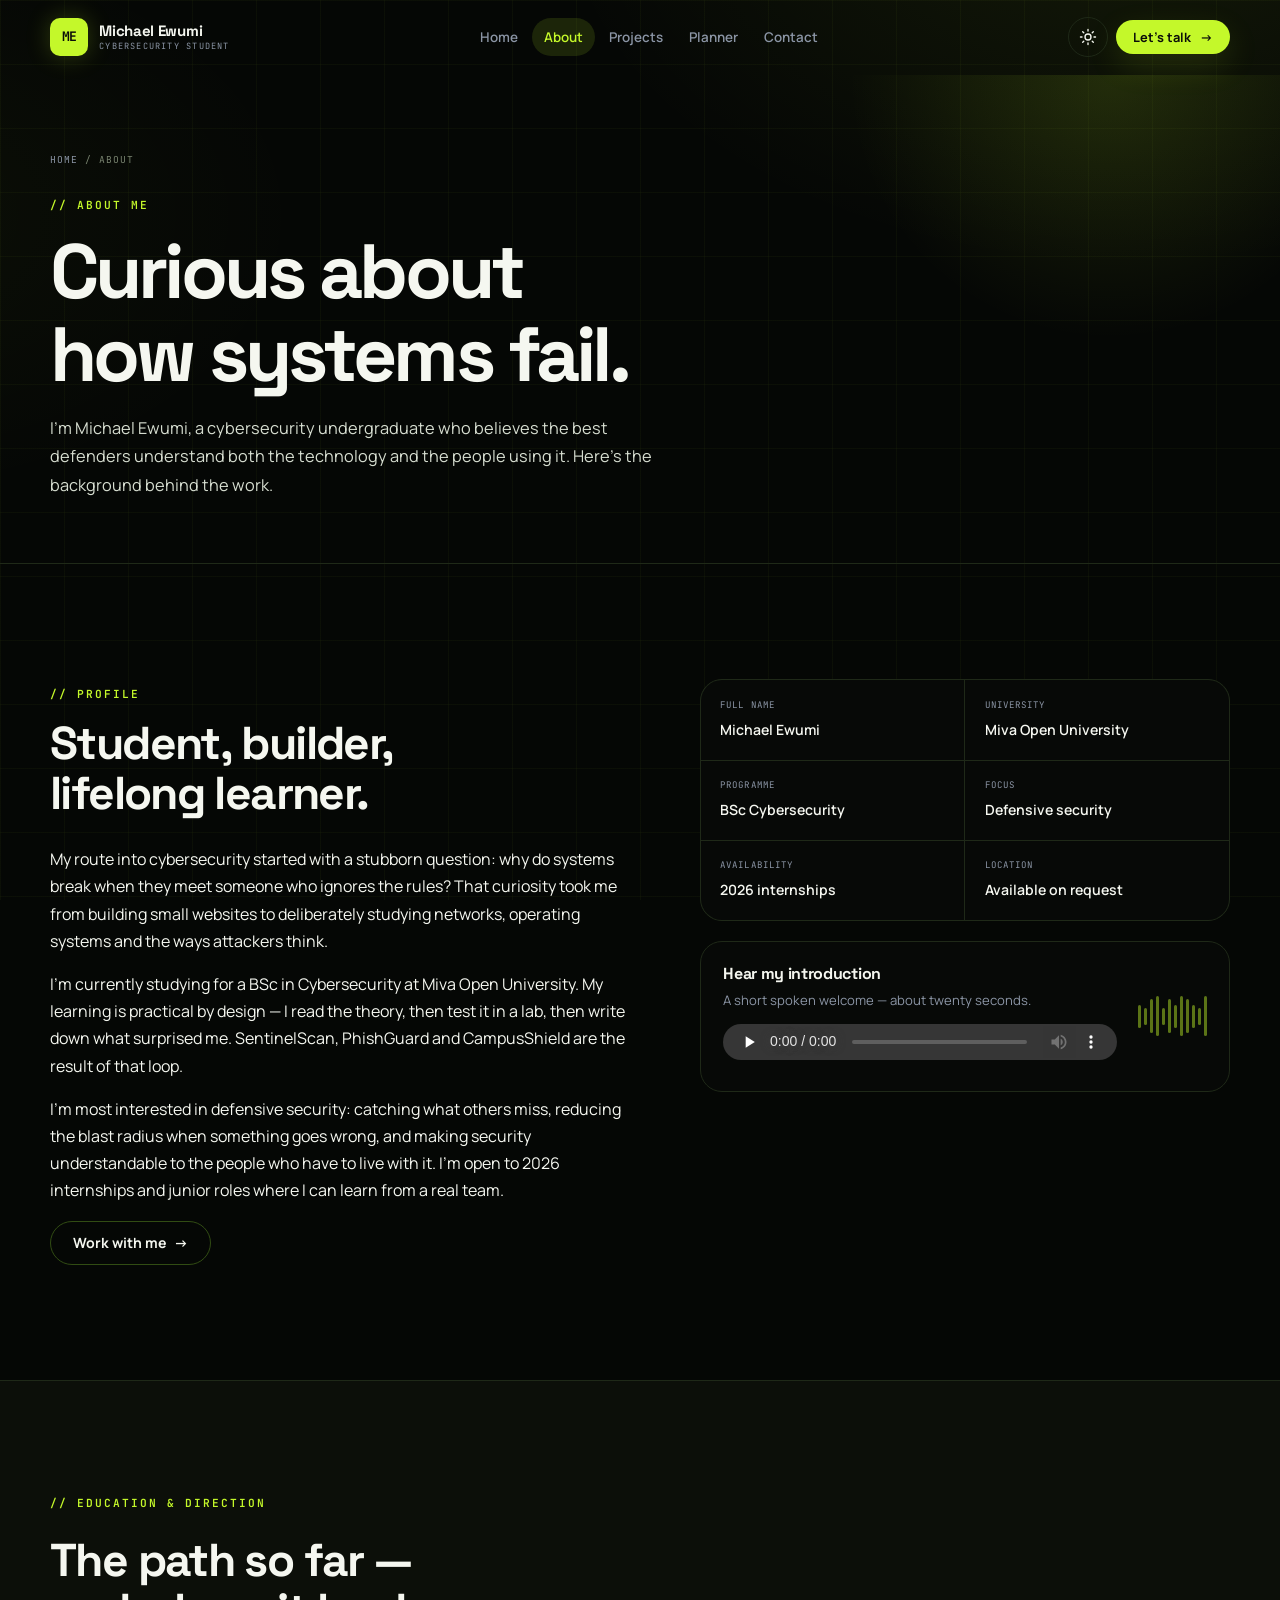
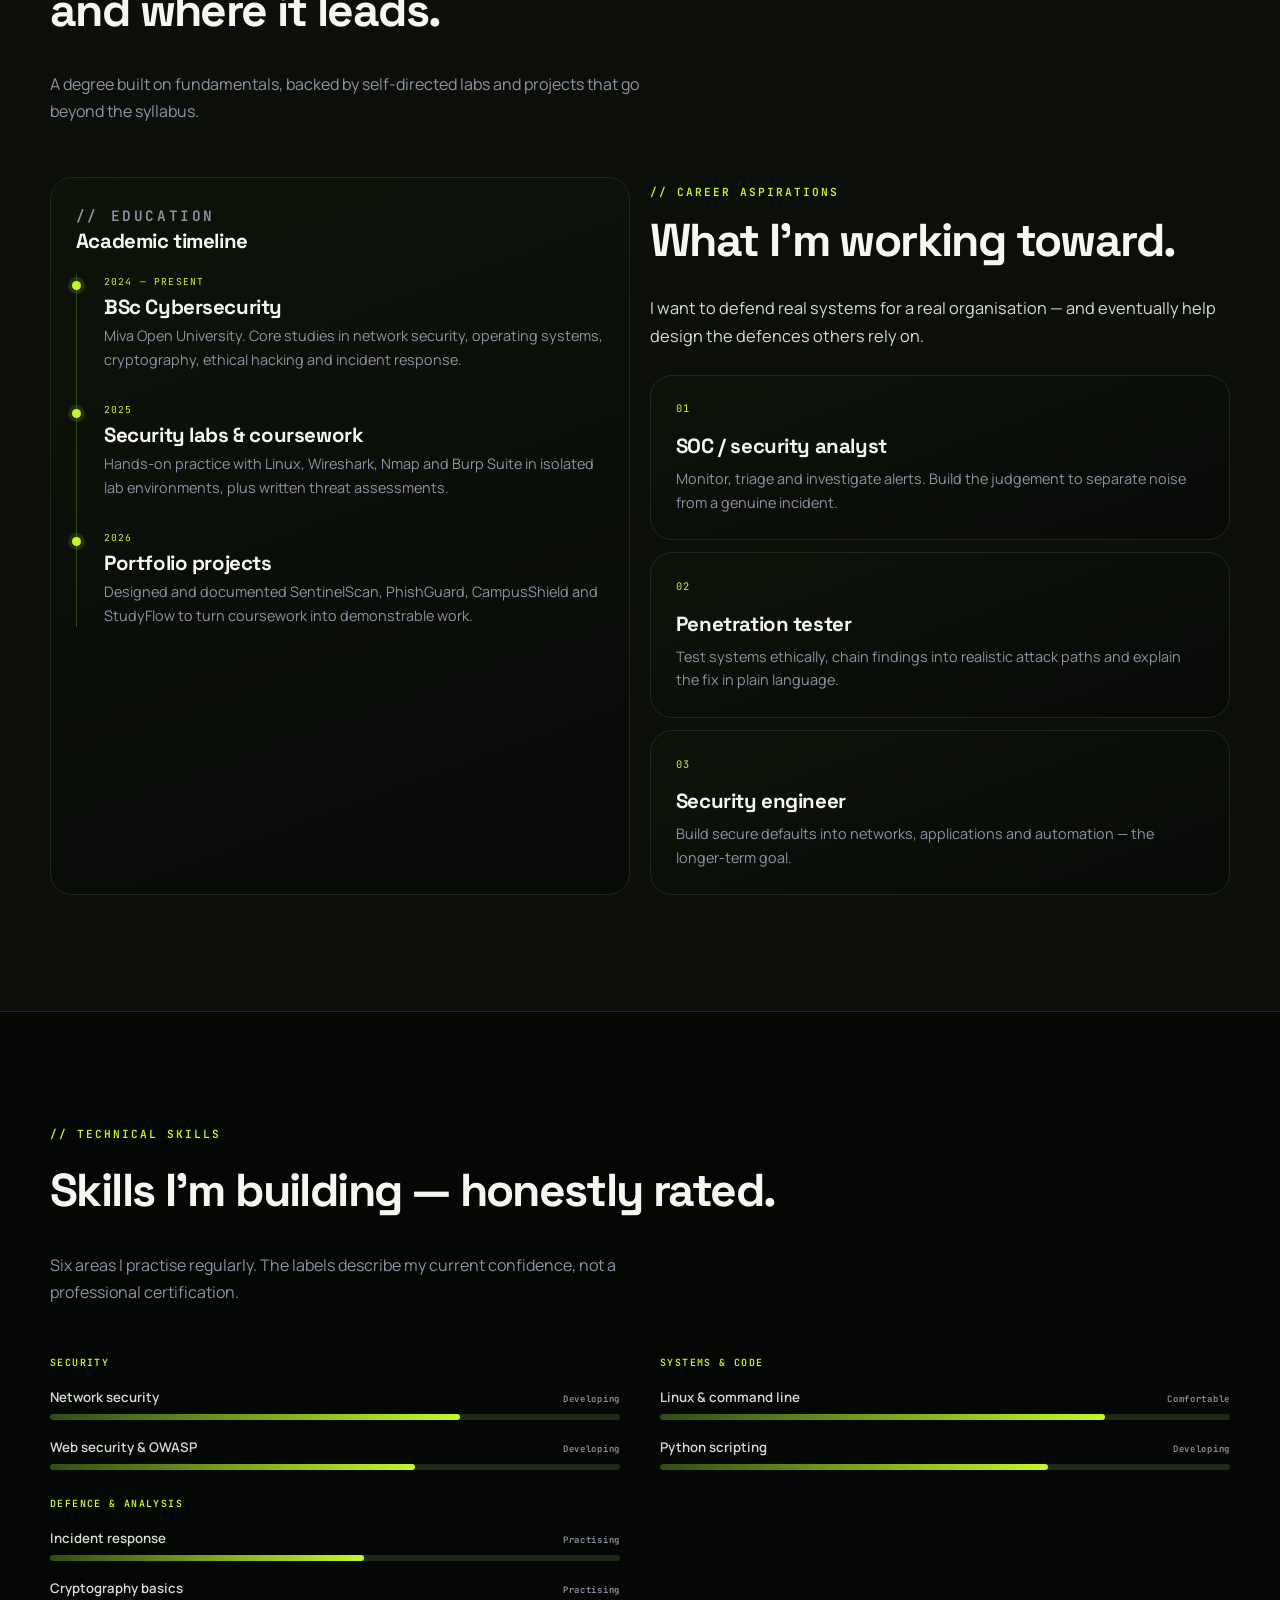
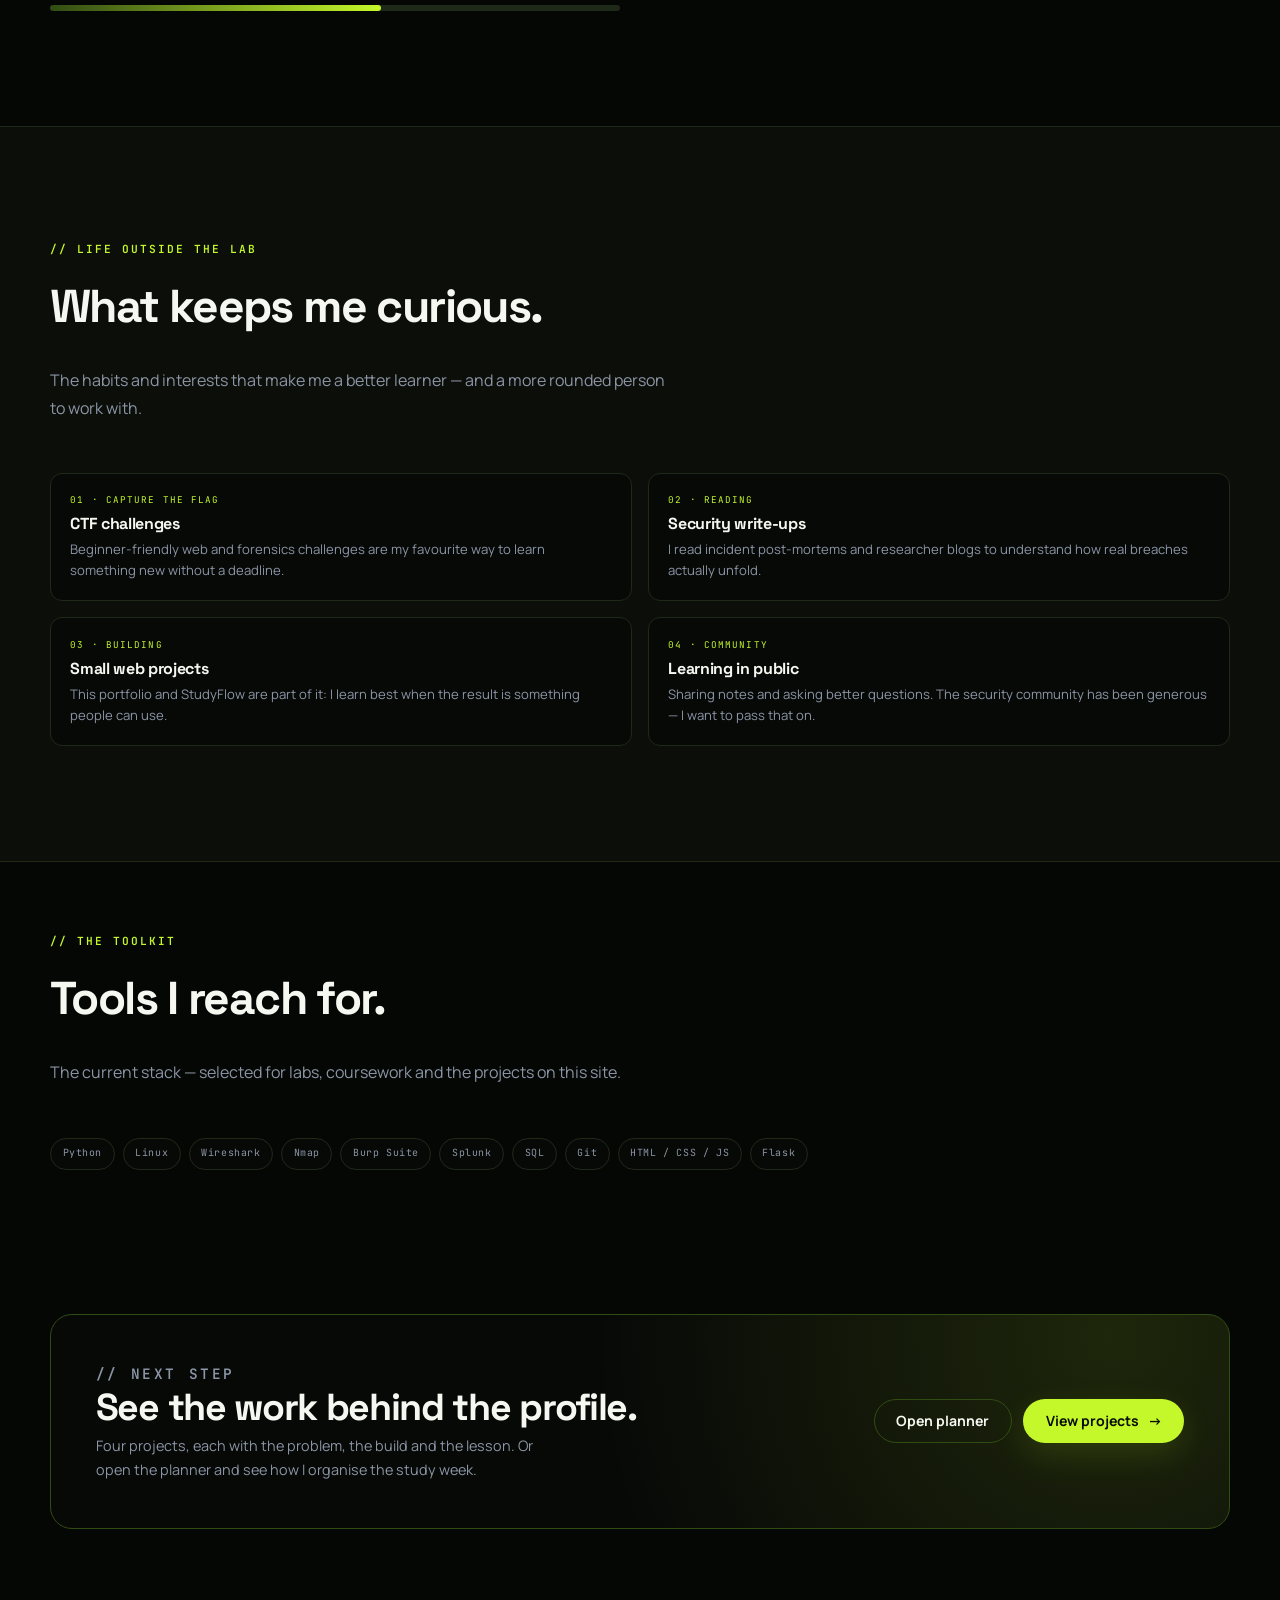
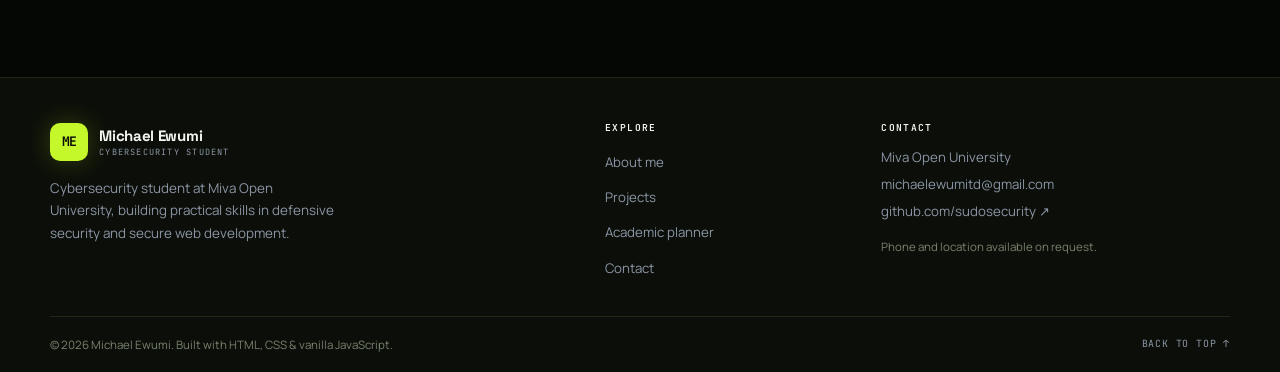
==== about.html @ c8c70665 "initial commit" ====
<!DOCTYPE html>
<html lang="en" data-theme="dark">
<head>
  <meta charset="utf-8">
  <meta name="viewport" content="width=device-width, initial-scale=1">
  <title>About — Michael Ewumi</title>
  <meta name="description" content="About Michael Ewumi: a BSc Cybersecurity student at Miva Open University. Education, career aspirations, technical skills, hobbies and an audio introduction.">
  <meta name="author" content="Michael Ewumi">
  <meta name="theme-color" content="#050705">
  <link rel="icon" href="assets/img/favicon.svg" type="image/svg+xml">
  <link rel="preconnect" href="https://fonts.googleapis.com">
  <link rel="preconnect" href="https://fonts.gstatic.com" crossorigin>
  <link href="https://fonts.googleapis.com/css2?family=JetBrains+Mono:wght@400;600;700&amp;family=Manrope:wght@400;500;600;700&amp;family=Space+Grotesk:wght@500;600;700&amp;display=swap" rel="stylesheet">
  <link rel="stylesheet" href="css/styles.css?v=20261107">
  <script>
    (function () {
      try {
        var saved = localStorage.getItem("me-theme");
        document.documentElement.setAttribute("data-theme", saved === "light" ? "light" : "dark");
      } catch (error) {
        document.documentElement.setAttribute("data-theme", "dark");
      }
      document.documentElement.classList.add("js");
    })();
  </script>
</head>
<body>
  <a class="skip-link" href="#main">Skip to main content</a>

  <header class="site-header">
    <div class="container nav">
      <a class="brand" href="index.html" >
        <span class="brand-mark" aria-hidden="true">ME</span>
        <span class="brand-copy">
          <span class="brand-name">Michael Ewumi</span>
          <span class="brand-role">Cybersecurity Student</span>
        </span>
      </a>

      <nav aria-label="Primary">
        <ul class="nav-links" id="site-menu" data-nav-menu>
          <li><a class="nav-link" href="index.html">Home</a></li>
          <li><a class="nav-link" href="about.html" aria-current="page">About</a></li>
          <li><a class="nav-link" href="projects.html">Projects</a></li>
          <li><a class="nav-link" href="planner.html">Planner</a></li>
          <li><a class="nav-link" href="contact.html">Contact</a></li>
        </ul>
      </nav>

      <div class="nav-actions">
        <button class="icon-btn theme-toggle" type="button" data-theme-toggle aria-label="Switch to light theme" aria-pressed="true" title="Switch theme">
          <svg class="icon-sun" viewBox="0 0 24 24" fill="none" stroke="currentColor" stroke-width="1.8" stroke-linecap="round" aria-hidden="true">
            <circle cx="12" cy="12" r="4"></circle>
            <path d="M12 2v2M12 20v2M4.93 4.93l1.41 1.41M17.66 17.66l1.41 1.41M2 12h2M20 12h2M6.34 17.66l-1.41 1.41M19.07 4.93l-1.41 1.41"></path>
          </svg>
          <svg class="icon-moon" viewBox="0 0 24 24" fill="none" stroke="currentColor" stroke-width="1.8" stroke-linecap="round" stroke-linejoin="round" aria-hidden="true">
            <path d="M21 12.8A9 9 0 1 1 11.2 3 7 7 0 0 0 21 12.8z"></path>
          </svg>
        </button>
        <a class="btn btn-primary btn--sm nav-cta" href="contact.html">Let's talk <span class="btn-arrow" aria-hidden="true">→</span></a>
        <button class="icon-btn nav-toggle" type="button" data-nav-toggle aria-expanded="false" aria-controls="site-menu" aria-label="Open menu">
          <span class="hamburger" aria-hidden="true"><span></span><span></span><span></span></span>
        </button>
      </div>
    </div>
  </header>

  <main id="main">
    <section class="page-hero">
      <div class="container">
        <nav aria-label="Breadcrumb">
          <ol class="breadcrumb">
            <li><a href="index.html">Home</a></li>
            <li aria-current="page">About</li>
          </ol>
        </nav>
        <p class="eyebrow">// ABOUT ME</p>
        <h1>Curious about how systems fail.</h1>
        <p class="lead">I'm Michael Ewumi, a cybersecurity undergraduate who believes the best defenders understand both the technology and the people using it. Here's the background behind the work.</p>
      </div>
    </section>

    <section class="section" aria-labelledby="profile-title">
      <div class="container about-grid">
        <div data-reveal>
          <p class="eyebrow">// PROFILE</p>
          <h2 id="profile-title">Student, builder, lifelong learner.</h2>
          <p>My route into cybersecurity started with a stubborn question: why do systems break when they meet someone who ignores the rules? That curiosity took me from building small websites to deliberately studying networks, operating systems and the ways attackers think.</p>
          <p>I'm currently studying for a BSc in Cybersecurity at Miva Open University. My learning is practical by design — I read the theory, then test it in a lab, then write down what surprised me. SentinelScan, PhishGuard and CampusShield are the result of that loop.</p>
          <p>I'm most interested in defensive security: catching what others miss, reducing the blast radius when something goes wrong, and making security understandable to the people who have to live with it. I'm open to 2026 internships and junior roles where I can learn from a real team.</p>
          <a class="btn btn-ghost" href="contact.html">Work with me <span class="btn-arrow" aria-hidden="true">→</span></a>
        </div>

        <div data-reveal data-delay="1">
          <dl class="profile-facts" aria-label="Profile facts">
            <div class="fact">
              <dt>Full name</dt>
              <dd>Michael Ewumi</dd>
            </div>
            <div class="fact">
              <dt>University</dt>
              <dd>Miva Open University</dd>
            </div>
            <div class="fact">
              <dt>Programme</dt>
              <dd>BSc Cybersecurity</dd>
            </div>
            <div class="fact">
              <dt>Focus</dt>
              <dd>Defensive security</dd>
            </div>
            <div class="fact">
              <dt>Availability</dt>
              <dd>2026 internships</dd>
            </div>
            <div class="fact">
              <dt>Location</dt>
              <dd>Available on request</dd>
            </div>
          </dl>

          <div class="audio-card" style="margin-top: 1.25rem;">
            <div>
              <h3>Hear my introduction</h3>
              <p>A short spoken welcome — about twenty seconds.</p>
              <audio controls preload="none" data-audio src="assets/audio/welcome.wav">
                Your browser does not support the audio element.
                <a href="assets/audio/welcome.wav">Download the introduction instead.</a>
              </audio>
            </div>
            <div class="waveform is-idle" aria-hidden="true">
              <span></span><span></span><span></span><span></span><span></span><span></span>
              <span></span><span></span><span></span><span></span><span></span><span></span>
            </div>
          </div>
        </div>
      </div>
    </section>

    <section class="section section--soft" aria-labelledby="education-title">
      <div class="container">
        <div class="section-head" data-reveal>
          <p class="eyebrow">// EDUCATION &amp; DIRECTION</p>
          <h2 id="education-title">The path so far — and where it leads.</h2>
          <p>A degree built on fundamentals, backed by self-directed labs and projects that go beyond the syllabus.</p>
        </div>

        <div class="grid grid-2">
          <div class="card" data-reveal>
            <p class="eyebrow eyebrow--plain">// EDUCATION</p>
            <h3>Academic timeline</h3>
            <ol class="timeline" style="margin-top: 1.2rem;">
              <li class="timeline-item">
                <span class="timeline-date">2024 — present</span>
                <h3>BSc Cybersecurity</h3>
                <p>Miva Open University. Core studies in network security, operating systems, cryptography, ethical hacking and incident response.</p>
              </li>
              <li class="timeline-item">
                <span class="timeline-date">2025</span>
                <h3>Security labs &amp; coursework</h3>
                <p>Hands-on practice with Linux, Wireshark, Nmap and Burp Suite in isolated lab environments, plus written threat assessments.</p>
              </li>
              <li class="timeline-item">
                <span class="timeline-date">2026</span>
                <h3>Portfolio projects</h3>
                <p>Designed and documented SentinelScan, PhishGuard, CampusShield and StudyFlow to turn coursework into demonstrable work.</p>
              </li>
            </ol>
          </div>

          <div data-reveal data-delay="1">
            <p class="eyebrow">// CAREER ASPIRATIONS</p>
            <h2>What I'm working toward.</h2>
            <p class="lead">I want to defend real systems for a real organisation — and eventually help design the defences others rely on.</p>

            <div class="grid" style="gap: 0.75rem;">
              <article class="card card--hover">
                <span class="card-num">01</span>
                <h3>SOC / security analyst</h3>
                <p>Monitor, triage and investigate alerts. Build the judgement to separate noise from a genuine incident.</p>
              </article>
              <article class="card card--hover">
                <span class="card-num">02</span>
                <h3>Penetration tester</h3>
                <p>Test systems ethically, chain findings into realistic attack paths and explain the fix in plain language.</p>
              </article>
              <article class="card card--hover">
                <span class="card-num">03</span>
                <h3>Security engineer</h3>
                <p>Build secure defaults into networks, applications and automation — the longer-term goal.</p>
              </article>
            </div>
          </div>
        </div>
      </div>
    </section>

    <section class="section" aria-labelledby="skills-title">
      <div class="container">
        <div class="section-head" data-reveal>
          <p class="eyebrow">// TECHNICAL SKILLS</p>
          <h2 id="skills-title">Skills I'm building — honestly rated.</h2>
          <p>Six areas I practise regularly. The labels describe my current confidence, not a professional certification.</p>
        </div>

        <div class="skill-groups" data-reveal>
          <div class="skill-group">
            <h3>Security</h3>
            <div class="skill-item">
              <div class="skill-head"><span>Network security</span><span>Developing</span></div>
              <div class="skill-bar"><span class="skill-fill" style="--level: 72%;"></span></div>
            </div>
            <div class="skill-item">
              <div class="skill-head"><span>Web security &amp; OWASP</span><span>Developing</span></div>
              <div class="skill-bar"><span class="skill-fill" style="--level: 64%;"></span></div>
            </div>
          </div>

          <div class="skill-group">
            <h3>Systems &amp; code</h3>
            <div class="skill-item">
              <div class="skill-head"><span>Linux &amp; command line</span><span>Comfortable</span></div>
              <div class="skill-bar"><span class="skill-fill" style="--level: 78%;"></span></div>
            </div>
            <div class="skill-item">
              <div class="skill-head"><span>Python scripting</span><span>Developing</span></div>
              <div class="skill-bar"><span class="skill-fill" style="--level: 68%;"></span></div>
            </div>
          </div>

          <div class="skill-group">
            <h3>Defence &amp; analysis</h3>
            <div class="skill-item">
              <div class="skill-head"><span>Incident response</span><span>Practising</span></div>
              <div class="skill-bar"><span class="skill-fill" style="--level: 55%;"></span></div>
            </div>
            <div class="skill-item">
              <div class="skill-head"><span>Cryptography basics</span><span>Practising</span></div>
              <div class="skill-bar"><span class="skill-fill" style="--level: 58%;"></span></div>
            </div>
          </div>
        </div>
      </div>
    </section>

    <section class="section section--soft" aria-labelledby="hobbies-title">
      <div class="container">
        <div class="section-head" data-reveal>
          <p class="eyebrow">// LIFE OUTSIDE THE LAB</p>
          <h2 id="hobbies-title">What keeps me curious.</h2>
          <p>The habits and interests that make me a better learner — and a more rounded person to work with.</p>
        </div>

        <div class="hobby-grid" data-reveal>
          <article class="hobby-card">
            <span>01 · Capture the flag</span>
            <h3>CTF challenges</h3>
            <p>Beginner-friendly web and forensics challenges are my favourite way to learn something new without a deadline.</p>
          </article>
          <article class="hobby-card">
            <span>02 · Reading</span>
            <h3>Security write-ups</h3>
            <p>I read incident post-mortems and researcher blogs to understand how real breaches actually unfold.</p>
          </article>
          <article class="hobby-card">
            <span>03 · Building</span>
            <h3>Small web projects</h3>
            <p>This portfolio and StudyFlow are part of it: I learn best when the result is something people can use.</p>
          </article>
          <article class="hobby-card">
            <span>04 · Community</span>
            <h3>Learning in public</h3>
            <p>Sharing notes and asking better questions. The security community has been generous — I want to pass that on.</p>
          </article>
        </div>
      </div>
    </section>

    <section class="section section--tight" aria-labelledby="toolkit-title">
      <div class="container">
        <div class="section-head" data-reveal>
          <p class="eyebrow">// THE TOOLKIT</p>
          <h2 id="toolkit-title">Tools I reach for.</h2>
          <p>The current stack — selected for labs, coursework and the projects on this site.</p>
        </div>
        <div class="tool-cloud" data-reveal>
          <span class="tool-chip">Python</span>
          <span class="tool-chip">Linux</span>
          <span class="tool-chip">Wireshark</span>
          <span class="tool-chip">Nmap</span>
          <span class="tool-chip">Burp Suite</span>
          <span class="tool-chip">Splunk</span>
          <span class="tool-chip">SQL</span>
          <span class="tool-chip">Git</span>
          <span class="tool-chip">HTML / CSS / JS</span>
          <span class="tool-chip">Flask</span>
        </div>
      </div>
    </section>

    <section class="section section--tight">
      <div class="container">
        <div class="cta-band" data-reveal>
          <div>
            <p class="eyebrow">// NEXT STEP</p>
            <h2>See the work behind the profile.</h2>
            <p>Four projects, each with the problem, the build and the lesson. Or open the planner and see how I organise the study week.</p>
          </div>
          <div class="cta-actions">
            <a class="btn btn-ghost" href="planner.html">Open planner</a>
            <a class="btn btn-primary" href="projects.html">View projects <span class="btn-arrow" aria-hidden="true">→</span></a>
          </div>
        </div>
      </div>
    </section>
  </main>

  <footer class="site-footer">
    <div class="container">
      <div class="footer-main">
        <div class="footer-brand">
          <a class="brand" href="index.html" >
            <span class="brand-mark" aria-hidden="true">ME</span>
            <span class="brand-copy">
              <span class="brand-name">Michael Ewumi</span>
              <span class="brand-role">Cybersecurity Student</span>
            </span>
          </a>
          <p>Cybersecurity student at Miva Open University, building practical skills in defensive security and secure web development.</p>
        </div>

        <div class="footer-col">
          <h2>Explore</h2>
          <ul class="footer-links">
            <li><a href="about.html">About me</a></li>
            <li><a href="projects.html">Projects</a></li>
            <li><a href="planner.html">Academic planner</a></li>
            <li><a href="contact.html">Contact</a></li>
          </ul>
        </div>

        <div class="footer-col">
          <h2>Contact</h2>
          <address>
            <span>Miva Open University</span>
            <a href="mailto:michaelewumitd@gmail.com">michaelewumitd@gmail.com</a>
            <a href="https://github.com/sudosecurity" target="_blank" rel="noopener">github.com/sudosecurity <span aria-hidden="true">↗</span></a>
          </address>
          <p class="footer-note">Phone and location available on request.</p>
        </div>
      </div>

      <div class="footer-bottom">
        <p>© <span data-year>2026</span> Michael Ewumi. Built with HTML, CSS &amp; vanilla JavaScript.</p>
        <a class="to-top" href="#main">Back to top <span aria-hidden="true">↑</span></a>
      </div>
    </div>
  </footer>

  <script src="js/main.js?v=20261107"></script>
</body>
</html>
---- css/styles.css ----
/* ==========================================================================
   Michael Ewumi — student portfolio
   Design language: near-black canvas, lime accent, mono labels, terminal panels
   ========================================================================== */

/* ---------- 1. Tokens ---------- */
:root {
  color-scheme: dark;

  --bg: #050705;
  --bg-elevated: #0a0d09;
  --surface: #0b100a;
  --surface-2: rgba(14, 18, 10, 0.82);
  --panel: #070907;
  --panel-2: #0d1309;

  --text: #f5f7f0;
  --text-soft: #d6ddd0;
  --muted: #8b95a5;
  --muted-2: #78836f;

  --accent: #c4f82a;
  --accent-strong: #d7ff64;
  --accent-fill: #c4f82a;
  --accent-fill-hover: #d7ff64;
  --accent-ink: #0a0d09;
  --accent-soft: rgba(196, 248, 42, 0.12);
  --accent-line: rgba(196, 248, 42, 0.32);

  --border: #1f2918;
  --border-strong: #314c13;
  --danger: #ff7a70;
  --danger-soft: rgba(255, 122, 112, 0.1);
  --warning: #ffcf5c;
  --warning-soft: rgba(255, 207, 92, 0.12);

  --header-bg: rgba(5, 7, 5, 0.84);
  --grid-line: rgba(196, 248, 42, 0.035);
  --glow-one: rgba(196, 248, 42, 0.08);
  --glow-two: rgba(196, 248, 42, 0.035);

  --shadow-sm: 0 10px 28px rgba(0, 0, 0, 0.35);
  --shadow: 0 26px 70px rgba(0, 0, 0, 0.5);
  --shadow-accent: 0 18px 50px rgba(196, 248, 42, 0.08);

  --radius: 22px;
  --radius-sm: 12px;
  --radius-xs: 8px;

  --container: 1180px;
  --font-display: "Space Grotesk", "Segoe UI", Arial, sans-serif;
  --font-body: "Manrope", "Segoe UI", Arial, sans-serif;
  --font-mono: "JetBrains Mono", "Courier New", monospace;

  --ease: cubic-bezier(0.2, 0.7, 0.2, 1);
  --header-h: 74px;
}

html[data-theme="light"] {
  color-scheme: light;

  --bg: #f3f5ec;
  --bg-elevated: #ffffff;
  --surface: #ffffff;
  --surface-2: #eef1e4;
  --panel: #ffffff;
  --panel-2: #f7f8f1;

  --text: #0b0f08;
  --text-soft: #28331f;
  --muted: #596451;
  --muted-2: #636e5b;

  --accent: #3f5d00;
  --accent-strong: #2f4700;
  --accent-fill: #c4f82a;
  --accent-fill-hover: #b5ea1b;
  --accent-ink: #0a0d09;
  --accent-soft: rgba(63, 93, 0, 0.09);
  --accent-line: rgba(63, 93, 0, 0.28);

  --border: #d9dfcc;
  --border-strong: #b5c295;
  --danger: #b42318;
  --danger-soft: rgba(180, 35, 24, 0.07);
  --warning: #8a5a00;
  --warning-soft: rgba(138, 90, 0, 0.1);

  --header-bg: rgba(243, 245, 236, 0.86);
  --grid-line: rgba(63, 93, 0, 0.045);
  --glow-one: rgba(63, 93, 0, 0.07);
  --glow-two: rgba(63, 93, 0, 0.03);

  --shadow-sm: 0 10px 28px rgba(25, 35, 15, 0.08);
  --shadow: 0 26px 70px rgba(25, 35, 15, 0.12);
  --shadow-accent: 0 18px 50px rgba(63, 93, 0, 0.08);
}

/* ---------- 2. Base ---------- */
*,
*::before,
*::after {
  box-sizing: border-box;
}

html {
  scroll-behavior: smooth;
  scroll-padding-top: calc(var(--header-h) + 16px);
}

body {
  margin: 0;
  min-height: 100vh;
  color: var(--text);
  background-color: var(--bg);
  background-image:
    radial-gradient(58rem 38rem at 88% -12%, var(--glow-one), transparent 62%),
    radial-gradient(48rem 30rem at -12% 24%, var(--glow-two), transparent 60%),
    linear-gradient(var(--grid-line) 1px, transparent 1px),
    linear-gradient(90deg, var(--grid-line) 1px, transparent 1px);
  background-size: auto, auto, 64px 64px, 64px 64px;
  background-attachment: fixed;
  font-family: var(--font-body);
  font-size: 1rem;
  line-height: 1.7;
  -webkit-font-smoothing: antialiased;
  text-rendering: optimizeLegibility;
  overflow-x: hidden;
}

body.menu-open {
  overflow: hidden;
}

img,
svg,
audio,
video {
  max-width: 100%;
}

img {
  height: auto;
}

h1,
h2,
h3,
h4 {
  margin: 0 0 0.6em;
  font-family: var(--font-display);
  font-weight: 700;
  line-height: 1.08;
  letter-spacing: -0.035em;
  color: var(--text);
  text-wrap: balance;
}

h1 {
  font-size: clamp(2.6rem, 5.6vw, 4.4rem);
}

h2 {
  font-size: clamp(1.9rem, 3.6vw, 3rem);
}

h3 {
  font-size: clamp(1.12rem, 1.6vw, 1.35rem);
  line-height: 1.25;
  letter-spacing: -0.02em;
}

p {
  margin: 0 0 1rem;
}

p:last-child {
  margin-bottom: 0;
}

a {
  color: inherit;
  text-decoration: none;
  transition: color 0.2s ease, border-color 0.2s ease, background-color 0.2s ease;
}

a:hover {
  color: var(--accent);
}

ul,
ol {
  margin: 0 0 1rem;
  padding-left: 1.2rem;
}

li {
  margin-bottom: 0.35rem;
}

strong {
  color: var(--text);
  font-weight: 700;
}

::selection {
  background: var(--accent-fill);
  color: var(--accent-ink);
}

:focus-visible {
  outline: 2px solid var(--accent);
  outline-offset: 3px;
  border-radius: 4px;
}

[hidden] {
  display: none !important;
}

.sr-only {
  position: absolute !important;
  width: 1px;
  height: 1px;
  padding: 0;
  margin: -1px;
  overflow: hidden;
  clip: rect(0, 0, 0, 0);
  white-space: nowrap;
  border: 0;
}

.skip-link {
  position: fixed;
  top: 12px;
  left: 12px;
  z-index: 1000;
  padding: 0.7rem 1rem;
  border-radius: 999px;
  background: var(--accent-fill);
  color: var(--accent-ink);
  font-family: var(--font-mono);
  font-size: 0.75rem;
  font-weight: 600;
  transform: translateY(-160%);
  transition: transform 0.2s ease;
}

.skip-link:focus {
  transform: translateY(0);
  color: var(--accent-ink);
}

/* ---------- 3. Layout helpers ---------- */
.container {
  width: min(calc(100% - 48px), var(--container));
  margin-inline: auto;
}

.section {
  padding: clamp(4.5rem, 9vw, 8rem) 0;
  position: relative;
}

.section--tight {
  padding: clamp(3rem, 6vw, 4.5rem) 0;
}

.section--soft {
  background: var(--surface-2);
  border-block: 1px solid var(--border);
}

.grid {
  display: grid;
  gap: 1.25rem;
}

.grid-2 {
  grid-template-columns: repeat(2, minmax(0, 1fr));
}

.grid-3 {
  grid-template-columns: repeat(3, minmax(0, 1fr));
}

.grid-4 {
  grid-template-columns: repeat(4, minmax(0, 1fr));
}

.eyebrow {
  display: inline-block;
  margin: 0 0 1rem;
  font-family: var(--font-mono);
  font-size: 0.7rem;
  font-weight: 600;
  line-height: 1.4;
  letter-spacing: 0.18em;
  text-transform: uppercase;
  color: var(--accent);
}

.eyebrow--plain {
  color: var(--muted);
}

.lead {
  max-width: 68ch;
  margin: 0 0 1.5rem;
  color: var(--text-soft);
  font-size: clamp(1.02rem, 1.25vw, 1.16rem);
  line-height: 1.75;
}

.section-head {
  display: grid;
  gap: 0.5rem;
  max-width: 760px;
  margin-bottom: clamp(2.4rem, 4vw, 3.6rem);
}

.section-head p:not(.eyebrow) {
  max-width: 62ch;
  margin: 0;
  color: var(--muted);
}

.section-head--row {
  max-width: none;
  display: flex;
  flex-wrap: wrap;
  align-items: end;
  justify-content: space-between;
  gap: 1.5rem 2rem;
}

.section-head--row > div {
  max-width: 720px;
}

.section-head--row .btn {
  flex-shrink: 0;
}

/* ---------- 4. Buttons ---------- */
.btn {
  display: inline-flex;
  align-items: center;
  justify-content: center;
  gap: 0.55rem;
  padding: 0.88rem 1.35rem;
  border: 1px solid transparent;
  border-radius: 999px;
  font-family: var(--font-body);
  font-size: 0.88rem;
  font-weight: 700;
  line-height: 1;
  text-decoration: none;
  cursor: pointer;
  transition:
    transform 0.2s var(--ease),
    background-color 0.2s ease,
    border-color 0.2s ease,
    color 0.2s ease,
    box-shadow 0.2s ease;
}

.btn:hover {
  transform: translateY(-2px);
}

.btn-primary {
  background: var(--accent-fill);
  color: var(--accent-ink);
  box-shadow: 0 12px 32px rgba(196, 248, 42, 0.13);
}

.btn-primary:hover {
  background: var(--accent-fill-hover);
  color: var(--accent-ink);
  box-shadow: 0 16px 40px rgba(196, 248, 42, 0.2);
}

.btn-ghost {
  border-color: var(--border-strong);
  color: var(--text);
  background: transparent;
}

.btn-ghost:hover {
  border-color: var(--accent);
  color: var(--accent);
  background: var(--accent-soft);
}

.btn--sm {
  padding: 0.62rem 1rem;
  font-size: 0.8rem;
}

.btn-arrow {
  transition: transform 0.2s var(--ease);
}

.btn:hover .btn-arrow {
  transform: translateX(4px);
}

.text-btn {
  padding: 0;
  border: 0;
  background: none;
  color: var(--muted);
  font-family: var(--font-mono);
  font-size: 0.68rem;
  letter-spacing: 0.08em;
  text-transform: uppercase;
  cursor: pointer;
  transition: color 0.2s ease;
}

.text-btn:hover {
  color: var(--accent);
}

.text-btn:disabled {
  opacity: 0.4;
  cursor: not-allowed;
}

.icon-btn {
  display: inline-grid;
  place-items: center;
  width: 40px;
  height: 40px;
  padding: 0;
  border: 1px solid var(--border);
  border-radius: 999px;
  background: transparent;
  color: var(--text);
  cursor: pointer;
  transition: color 0.2s ease, border-color 0.2s ease, background-color 0.2s ease;
}

.icon-btn:hover {
  color: var(--accent);
  border-color: var(--border-strong);
  background: var(--accent-soft);
}

.icon-btn svg {
  width: 18px;
  height: 18px;
}

/* ---------- 5. Header & navigation ---------- */
.site-header {
  position: sticky;
  top: 0;
  z-index: 100;
  border-bottom: 1px solid transparent;
  transition: background-color 0.25s ease, border-color 0.25s ease, backdrop-filter 0.25s ease;
}

.site-header.is-scrolled {
  border-bottom-color: var(--border);
  background: var(--header-bg);
  -webkit-backdrop-filter: blur(18px);
  backdrop-filter: blur(18px);
}

.nav {
  display: flex;
  align-items: center;
  justify-content: space-between;
  gap: 1.5rem;
  min-height: var(--header-h);
}

.brand {
  display: inline-flex;
  align-items: center;
  gap: 0.7rem;
  flex-shrink: 0;
  color: var(--text);
}

.brand:hover {
  color: var(--text);
}

.brand-mark {
  display: grid;
  place-items: center;
  width: 38px;
  height: 38px;
  border-radius: 10px;
  background: var(--accent-fill);
  color: var(--accent-ink);
  font-family: var(--font-mono);
  font-size: 0.82rem;
  font-weight: 700;
  letter-spacing: -0.04em;
  box-shadow: 0 0 24px rgba(196, 248, 42, 0.22);
}

.brand-copy {
  display: grid;
  line-height: 1.05;
}

.brand-name {
  font-family: var(--font-display);
  font-size: 0.94rem;
  font-weight: 700;
  letter-spacing: -0.02em;
}

.brand-role {
  margin-top: 4px;
  font-family: var(--font-mono);
  font-size: 0.54rem;
  letter-spacing: 0.14em;
  text-transform: uppercase;
  color: var(--muted);
}

.nav-links {
  display: flex;
  align-items: center;
  gap: 2px;
  margin: 0;
  padding: 0;
  list-style: none;
}

.nav-links li {
  margin: 0;
}

.nav-link {
  display: block;
  padding: 8px 12px;
  border-radius: 999px;
  color: var(--muted);
  font-size: 0.84rem;
  font-weight: 600;
  white-space: nowrap;
}

.nav-link:hover {
  color: var(--text);
  background: var(--accent-soft);
}

.nav-link[aria-current="page"] {
  color: var(--accent);
  background: var(--accent-soft);
}

.nav-actions {
  display: flex;
  align-items: center;
  gap: 8px;
  flex-shrink: 0;
}

.theme-toggle .icon-sun,
.theme-toggle .icon-moon {
  display: none;
}

html[data-theme="dark"] .theme-toggle .icon-sun {
  display: block;
}

html[data-theme="light"] .theme-toggle .icon-moon {
  display: block;
}

.nav-toggle {
  display: none;
}

.hamburger {
  display: grid;
  gap: 4px;
  width: 18px;
}

.hamburger span {
  display: block;
  height: 2px;
  border-radius: 2px;
  background: currentColor;
  transition: transform 0.2s ease, opacity 0.2s ease;
}

.nav-toggle[aria-expanded="true"] .hamburger span:nth-child(1) {
  transform: translateY(6px) rotate(45deg);
}

.nav-toggle[aria-expanded="true"] .hamburger span:nth-child(2) {
  opacity: 0;
}

.nav-toggle[aria-expanded="true"] .hamburger span:nth-child(3) {
  transform: translateY(-6px) rotate(-45deg);
}

/* ---------- 6. Hero ---------- */
.hero {
  position: relative;
  overflow: hidden;
  padding: clamp(3.5rem, 7vw, 6.5rem) 0 clamp(3rem, 6vw, 5rem);
}

.hero::after {
  content: "";
  position: absolute;
  top: -28%;
  right: -16%;
  width: 42rem;
  height: 42rem;
  border-radius: 50%;
  background: radial-gradient(circle, var(--accent-soft), transparent 66%);
  pointer-events: none;
}

.hero-grid {
  position: relative;
  z-index: 1;
  display: grid;
  grid-template-columns: minmax(0, 1.08fr) minmax(340px, 0.92fr);
  gap: clamp(2rem, 6vw, 5rem);
  align-items: center;
}

.hero-copy {
  max-width: 720px;
}

.hero-title {
  margin: 0 0 1.1rem;
  font-size: clamp(3.3rem, 8vw, 6.1rem);
  font-weight: 700;
  line-height: 0.94;
  letter-spacing: -0.055em;
  text-transform: uppercase;
}

.hero-title span {
  display: block;
}

.hero-title .accent {
  color: var(--accent);
}

.hero-role {
  margin: 0 0 1.35rem;
  font-family: var(--font-mono);
  font-size: clamp(0.76rem, 1vw, 0.88rem);
  font-weight: 600;
  letter-spacing: 0.14em;
  line-height: 1.7;
  text-transform: uppercase;
  color: var(--accent);
}

.hero-copy .lead {
  max-width: 56ch;
  margin-bottom: 2rem;
}

.hero-actions {
  display: flex;
  flex-wrap: wrap;
  gap: 0.7rem;
  margin-bottom: 2rem;
}

.hero-meta {
  display: flex;
  flex-wrap: wrap;
  gap: 1.4rem 2.4rem;
  padding-top: 1.4rem;
  border-top: 1px solid var(--border);
}

.hero-meta .stat strong {
  display: block;
  margin-bottom: 0.2rem;
  font-family: var(--font-display);
  font-size: 1.02rem;
  letter-spacing: -0.02em;
  color: var(--text);
}

.hero-meta .stat span {
  font-family: var(--font-mono);
  font-size: 0.58rem;
  letter-spacing: 0.12em;
  text-transform: uppercase;
  color: var(--muted);
}

/* Portrait */
.hero-visual {
  position: relative;
  width: 100%;
  max-width: 440px;
  justify-self: end;
}

.portrait-card {
  position: relative;
  overflow: hidden;
  border: 1px solid var(--border-strong);
  border-radius: 26px;
  background: #070907;
  box-shadow: var(--shadow), var(--shadow-accent);
}

.portrait-card::after {
  content: "";
  position: absolute;
  inset: 0;
  z-index: 1;
  pointer-events: none;
  background: repeating-linear-gradient(
    0deg,
    transparent 0 3px,
    rgba(0, 0, 0, 0.1) 3px 4px
  );
  opacity: 0.55;
}

.portrait-img {
  display: block;
  width: 100%;
  aspect-ratio: 4 / 4.7;
  object-fit: cover;
  filter: grayscale(1) contrast(1.06);
}

.portrait-top {
  position: absolute;
  top: 14px;
  right: 14px;
  left: 14px;
  z-index: 2;
  display: flex;
  align-items: center;
  justify-content: space-between;
  gap: 0.5rem;
}

.portrait-tag {
  display: inline-flex;
  align-items: center;
  gap: 0.4rem;
  padding: 0.38rem 0.62rem;
  border: 1px solid rgba(196, 248, 42, 0.35);
  border-radius: 999px;
  background: rgba(5, 7, 5, 0.74);
  -webkit-backdrop-filter: blur(8px);
  backdrop-filter: blur(8px);
  font-family: var(--font-mono);
  font-size: 0.56rem;
  font-weight: 600;
  letter-spacing: 0.12em;
  text-transform: uppercase;
  color: #c4f82a;
}

.status-dot {
  width: 6px;
  height: 6px;
  border-radius: 50%;
  background: #c4f82a;
  box-shadow: 0 0 0 0 rgba(196, 248, 42, 0.55);
  animation: pulse 2.2s ease-out infinite;
}

.portrait-caption {
  position: absolute;
  right: 0;
  bottom: 0;
  left: 0;
  z-index: 2;
  padding: 3rem 1.2rem 1.1rem;
  background: linear-gradient(transparent, rgba(5, 7, 5, 0.94));
  color: #f5f7f0;
}

.portrait-caption strong {
  display: block;
  color: #f5f7f0;
  font-family: var(--font-display);
  font-size: 1.05rem;
  letter-spacing: -0.02em;
}

.portrait-caption span {
  display: block;
  margin-top: 2px;
  font-family: var(--font-mono);
  font-size: 0.58rem;
  letter-spacing: 0.12em;
  text-transform: uppercase;
  color: #8b95a5;
}

.portrait-note {
  position: absolute;
  right: 14px;
  bottom: 14px;
  z-index: 3;
  padding: 0.35rem 0.55rem;
  border: 1px solid rgba(255, 255, 255, 0.16);
  border-radius: 999px;
  background: rgba(5, 7, 5, 0.72);
  font-family: var(--font-mono);
  font-size: 0.5rem;
  letter-spacing: 0.08em;
  text-transform: uppercase;
  color: #8b95a5;
}

/* ---------- 7. Marquee ---------- */
.marquee {
  overflow: hidden;
  border-block: 1px solid var(--border);
  background: var(--surface-2);
}

.marquee-track {
  display: flex;
  width: max-content;
  animation: marquee 34s linear infinite;
}

.marquee:hover .marquee-track {
  animation-play-state: paused;
}

.marquee-group {
  display: flex;
  align-items: center;
  padding: 0.8rem 0;
}

.marquee-item {
  display: inline-flex;
  align-items: center;
  gap: 2rem;
  padding-left: 2rem;
  font-family: var(--font-mono);
  font-size: 0.64rem;
  font-weight: 600;
  letter-spacing: 0.16em;
  text-transform: uppercase;
  color: var(--muted);
  white-space: nowrap;
}

.marquee-item::after {
  content: "✦";
  color: var(--accent);
  font-size: 0.72rem;
}

/* ---------- 8. Stat strip ---------- */
.stat-strip {
  display: grid;
  grid-template-columns: repeat(4, minmax(0, 1fr));
  overflow: hidden;
  border: 1px solid var(--border);
  border-radius: var(--radius);
  background: var(--surface-2);
}

.stat-item {
  padding: 1.4rem 1.5rem;
  border-right: 1px solid var(--border);
}

.stat-item:last-child {
  border-right: 0;
}

.stat-value {
  display: block;
  margin-bottom: 0.2rem;
  font-family: var(--font-display);
  font-size: clamp(1.7rem, 3vw, 2.5rem);
  font-weight: 700;
  line-height: 1;
  letter-spacing: -0.04em;
  color: var(--accent);
}

.stat-label {
  display: block;
  font-family: var(--font-mono);
  font-size: 0.6rem;
  letter-spacing: 0.12em;
  text-transform: uppercase;
  color: var(--muted);
}

/* ---------- 9. Cards ---------- */
.card {
  padding: 1.55rem;
  border: 1px solid var(--border);
  border-radius: var(--radius);
  background: linear-gradient(160deg, var(--panel-2), var(--panel));
  transition: transform 0.25s var(--ease), border-color 0.25s ease, box-shadow 0.25s ease;
}

.card--hover:hover {
  transform: translateY(-4px);
  border-color: var(--border-strong);
  box-shadow: var(--shadow-sm);
}

.card-icon {
  display: grid;
  place-items: center;
  width: 44px;
  height: 44px;
  margin-bottom: 1.2rem;
  border-radius: 12px;
  background: var(--accent-soft);
  color: var(--accent);
}

.card-icon svg {
  width: 22px;
  height: 22px;
}

.card-num {
  display: block;
  margin-bottom: 1rem;
  font-family: var(--font-mono);
  font-size: 0.65rem;
  letter-spacing: 0.16em;
  color: var(--accent);
}

.card h3 {
  margin-bottom: 0.45rem;
}

.card p {
  margin: 0;
  color: var(--muted);
  font-size: 0.9rem;
  line-height: 1.65;
}

.card-link {
  display: inline-flex;
  align-items: center;
  gap: 0.4rem;
  margin-top: 1.1rem;
  font-family: var(--font-mono);
  font-size: 0.64rem;
  letter-spacing: 0.1em;
  text-transform: uppercase;
  color: var(--accent);
}

.card-link:hover {
  gap: 0.65rem;
}

/* ---------- 10. Terminal ---------- */
.terminal {
  overflow: hidden;
  border: 1px solid #314c13;
  border-radius: var(--radius);
  background: #070907;
  box-shadow: var(--shadow-sm);
}

.terminal-bar {
  display: flex;
  align-items: center;
  gap: 7px;
  padding: 0.7rem 1rem;
  border-bottom: 1px solid #24301a;
  background: #0b100a;
}

.terminal-dot {
  width: 8px;
  height: 8px;
  border-radius: 50%;
  background: #66705f;
}

.terminal-dot:nth-child(1) {
  background: #ff6b6b;
}

.terminal-dot:nth-child(2) {
  background: #ffcf5c;
}

.terminal-dot:nth-child(3) {
  background: #c4f82a;
}

.terminal-title {
  margin-left: auto;
  font-family: var(--font-mono);
  font-size: 0.6rem;
  letter-spacing: 0.1em;
  color: #8b95a5;
}

.terminal-body {
  overflow-x: auto;
  padding: 1.35rem 1.4rem;
  font-family: var(--font-mono);
  font-size: 0.76rem;
  line-height: 2;
  color: #8b95a5;
}

.terminal-line {
  margin: 0;
  white-space: pre-wrap;
  word-break: break-word;
}

.terminal-line .prompt {
  color: #c4f82a;
}

.terminal-line .key {
  color: #d6ddd0;
}

.terminal-line .value {
  color: #c4f82a;
}

.terminal-line .dim {
  color: #78836f;
}

.cursor {
  display: inline-block;
  width: 7px;
  height: 14px;
  margin-left: 3px;
  background: #c4f82a;
  vertical-align: -2px;
  animation: blink 1.1s steps(1) infinite;
}

/* ---------- 11. Page hero / breadcrumbs ---------- */
.page-hero {
  position: relative;
  overflow: hidden;
  padding: clamp(3rem, 6vw, 5rem) 0 clamp(2.6rem, 5vw, 4rem);
  border-bottom: 1px solid var(--border);
}

.page-hero::after {
  content: "";
  position: absolute;
  top: -55%;
  right: -8%;
  width: 34rem;
  height: 34rem;
  border-radius: 50%;
  background: radial-gradient(circle, var(--accent-soft), transparent 68%);
  pointer-events: none;
}

.page-hero .container {
  position: relative;
  z-index: 1;
}

.page-hero h1 {
  max-width: 17ch;
  margin-bottom: 1.1rem;
  font-size: clamp(2.7rem, 6vw, 5rem);
  letter-spacing: -0.05em;
}

.page-hero .lead {
  max-width: 64ch;
}

.breadcrumb {
  display: flex;
  flex-wrap: wrap;
  gap: 0.45rem;
  margin: 0 0 1.4rem;
  padding: 0;
  list-style: none;
  font-family: var(--font-mono);
  font-size: 0.6rem;
  letter-spacing: 0.1em;
  text-transform: uppercase;
  color: var(--muted-2);
}

.breadcrumb li {
  margin: 0;
}

.breadcrumb li + li::before {
  content: "/";
  margin-right: 0.45rem;
  color: var(--muted-2);
}

.breadcrumb a {
  color: var(--muted);
}

.breadcrumb a:hover {
  color: var(--accent);
}

/* ---------- 12. About ---------- */
.about-grid {
  display: grid;
  grid-template-columns: 1.05fr 0.95fr;
  gap: clamp(2rem, 5vw, 4rem);
  align-items: start;
}

.profile-facts {
  display: grid;
  grid-template-columns: repeat(2, minmax(0, 1fr));
  gap: 1px;
  overflow: hidden;
  margin: 0;
  border: 1px solid var(--border);
  border-radius: var(--radius);
  background: var(--border);
}

.fact {
  padding: 1.1rem 1.2rem;
  background: var(--panel);
}

.fact dt {
  font-family: var(--font-mono);
  font-size: 0.57rem;
  letter-spacing: 0.12em;
  text-transform: uppercase;
  color: var(--muted);
}

.fact dd {
  margin: 0.28rem 0 0;
  font-size: 0.88rem;
  font-weight: 600;
  color: var(--text);
}

.timeline {
  position: relative;
  margin: 0;
  padding: 0;
  list-style: none;
  border-left: 1px solid var(--border-strong);
}

.timeline-item {
  position: relative;
  margin: 0;
  padding: 0 0 1.9rem 1.7rem;
}

.timeline-item:last-child {
  padding-bottom: 0;
}

.timeline-item::before {
  content: "";
  position: absolute;
  top: 0.42rem;
  left: -5px;
  width: 9px;
  height: 9px;
  border-radius: 50%;
  background: var(--accent);
  box-shadow: 0 0 0 4px var(--accent-soft);
}

.timeline-date {
  display: block;
  margin-bottom: 0.3rem;
  font-family: var(--font-mono);
  font-size: 0.6rem;
  letter-spacing: 0.12em;
  text-transform: uppercase;
  color: var(--accent);
}

.timeline-item h3 {
  margin-bottom: 0.2rem;
}

.timeline-item p {
  margin: 0;
  color: var(--muted);
  font-size: 0.9rem;
}

.skill-groups {
  display: grid;
  grid-template-columns: repeat(2, minmax(0, 1fr));
  gap: 1.75rem 2.5rem;
}

.skill-group h3 {
  margin-bottom: 1rem;
  font-family: var(--font-mono);
  font-size: 0.62rem;
  font-weight: 600;
  letter-spacing: 0.14em;
  text-transform: uppercase;
  color: var(--accent);
}

.skill-item {
  margin-bottom: 1rem;
}

.skill-item:last-child {
  margin-bottom: 0;
}

.skill-head {
  display: flex;
  align-items: baseline;
  justify-content: space-between;
  gap: 1rem;
  margin-bottom: 0.35rem;
  font-size: 0.83rem;
  font-weight: 600;
  color: var(--text-soft);
}

.skill-head span:last-child {
  font-family: var(--font-mono);
  font-size: 0.56rem;
  letter-spacing: 0.08em;
  color: var(--muted);
}

.skill-bar {
  height: 6px;
  overflow: hidden;
  border-radius: 999px;
  background: var(--border);
}

.skill-fill {
  display: block;
  width: var(--level, 60%);
  height: 100%;
  border-radius: inherit;
  background: linear-gradient(90deg, var(--border-strong), var(--accent-fill));
}

.hobby-grid {
  display: grid;
  grid-template-columns: repeat(2, minmax(0, 1fr));
  gap: 1rem;
}

.hobby-card {
  padding: 1.2rem;
  border: 1px solid var(--border);
  border-radius: var(--radius-sm);
  background: var(--panel);
  transition: border-color 0.2s ease, transform 0.2s ease;
}

.hobby-card:hover {
  border-color: var(--border-strong);
  transform: translateY(-2px);
}

.hobby-card span {
  display: block;
  margin-bottom: 0.35rem;
  font-family: var(--font-mono);
  font-size: 0.58rem;
  letter-spacing: 0.12em;
  text-transform: uppercase;
  color: var(--accent);
}

.hobby-card h3 {
  margin-bottom: 0.3rem;
  font-size: 1rem;
}

.hobby-card p {
  margin: 0;
  color: var(--muted);
  font-size: 0.82rem;
  line-height: 1.6;
}

.audio-card {
  display: grid;
  grid-template-columns: 1fr auto;
  gap: 1.25rem;
  align-items: center;
  padding: 1.4rem;
  border: 1px solid var(--border);
  border-radius: var(--radius);
  background: var(--panel);
}

.audio-card h3 {
  margin-bottom: 0.3rem;
  font-size: 1rem;
}

.audio-card p {
  margin: 0 0 0.8rem;
  color: var(--muted);
  font-size: 0.82rem;
}

.audio-card audio {
  width: 100%;
  height: 36px;
}

.waveform {
  display: flex;
  align-items: center;
  gap: 3px;
  height: 42px;
}

.waveform span {
  width: 3px;
  height: 40%;
  border-radius: 3px;
  background: var(--accent);
  animation: wave 1.2s ease-in-out infinite alternate;
}

.waveform span:nth-child(3n) {
  height: 80%;
  animation-delay: 0.18s;
}

.waveform span:nth-child(3n + 1) {
  height: 55%;
  animation-delay: 0.36s;
}

.waveform span:nth-child(4n) {
  height: 95%;
  animation-delay: 0.54s;
}

.waveform.is-idle span {
  animation-play-state: paused;
  opacity: 0.45;
}

.tool-cloud {
  display: flex;
  flex-wrap: wrap;
  gap: 0.5rem;
}

.tool-chip {
  padding: 0.42rem 0.72rem;
  border: 1px solid var(--border);
  border-radius: 999px;
  background: var(--panel);
  font-family: var(--font-mono);
  font-size: 0.62rem;
  letter-spacing: 0.06em;
  color: var(--muted);
  transition: color 0.2s ease, border-color 0.2s ease;
}

.tool-chip:hover {
  color: var(--accent);
  border-color: var(--border-strong);
}

/* ---------- 13. Projects ---------- */
.project-filters {
  display: flex;
  flex-wrap: wrap;
  align-items: center;
  gap: 0.5rem;
  margin-bottom: 1.1rem;
}

.filter-btn {
  padding: 0.5rem 0.9rem;
  border: 1px solid var(--border);
  border-radius: 999px;
  background: transparent;
  color: var(--muted);
  font-family: var(--font-mono);
  font-size: 0.62rem;
  font-weight: 600;
  letter-spacing: 0.1em;
  text-transform: uppercase;
  cursor: pointer;
  transition: color 0.2s ease, border-color 0.2s ease, background-color 0.2s ease;
}

.filter-btn:hover {
  color: var(--text);
  border-color: var(--border-strong);
}

.filter-btn[aria-pressed="true"] {
  border-color: var(--accent-fill);
  background: var(--accent-fill);
  color: var(--accent-ink);
}

.results-status {
  margin-left: auto;
  font-family: var(--font-mono);
  font-size: 0.6rem;
  letter-spacing: 0.06em;
  color: var(--muted);
}

.projects-grid {
  display: grid;
  grid-template-columns: repeat(2, minmax(0, 1fr));
  gap: 1.4rem;
}

.projects-grid--3 {
  grid-template-columns: repeat(3, minmax(0, 1fr));
}

.project-card {
  display: flex;
  flex-direction: column;
  overflow: hidden;
  border: 1px solid var(--border);
  border-radius: var(--radius);
  background: var(--panel);
  transition: transform 0.3s var(--ease), border-color 0.3s ease, box-shadow 0.3s ease;
}

.project-card:hover {
  transform: translateY(-5px);
  border-color: var(--border-strong);
  box-shadow: var(--shadow);
}

.project-cover {
  position: relative;
  overflow: hidden;
  aspect-ratio: 16 / 10;
  border-bottom: 1px solid var(--border);
  background: #070907;
}

.project-cover img {
  display: block;
  width: 100%;
  height: 100%;
  object-fit: cover;
  transition: transform 0.6s var(--ease);
}

.project-card:hover .project-cover img {
  transform: scale(1.035);
}

.project-index {
  position: absolute;
  top: 12px;
  left: 12px;
  z-index: 1;
  padding: 0.3rem 0.55rem;
  border: 1px solid rgba(196, 248, 42, 0.32);
  border-radius: 999px;
  background: rgba(5, 7, 5, 0.74);
  -webkit-backdrop-filter: blur(8px);
  backdrop-filter: blur(8px);
  font-family: var(--font-mono);
  font-size: 0.56rem;
  letter-spacing: 0.12em;
  color: #c4f82a;
}

.project-body {
  display: flex;
  flex: 1;
  flex-direction: column;
  gap: 0.7rem;
  padding: 1.45rem;
}

.project-top {
  display: flex;
  flex-wrap: wrap;
  align-items: center;
  justify-content: space-between;
  gap: 0.5rem 1rem;
}

.project-category {
  font-family: var(--font-mono);
  font-size: 0.58rem;
  font-weight: 600;
  letter-spacing: 0.14em;
  text-transform: uppercase;
  color: var(--accent);
}

.project-year {
  font-family: var(--font-mono);
  font-size: 0.58rem;
  letter-spacing: 0.08em;
  color: var(--muted-2);
}

.project-title {
  margin: 0;
  font-size: clamp(1.2rem, 2vw, 1.45rem);
}

.project-desc {
  margin: 0;
  color: var(--muted);
  font-size: 0.89rem;
  line-height: 1.65;
}

.project-tech {
  display: flex;
  flex-wrap: wrap;
  gap: 0.38rem;
  margin-top: auto;
  padding-top: 0.4rem;
}

.tech {
  padding: 0.3rem 0.55rem;
  border: 1px solid var(--border);
  border-radius: 999px;
  font-family: var(--font-mono);
  font-size: 0.56rem;
  letter-spacing: 0.05em;
  color: var(--muted);
}

.project-links {
  display: flex;
  flex-wrap: wrap;
  gap: 1.1rem;
  margin-top: 0.3rem;
  padding-top: 0.85rem;
  border-top: 1px solid var(--border);
}

.project-links a,
.link-disabled {
  display: inline-flex;
  align-items: center;
  gap: 0.3rem;
  font-family: var(--font-mono);
  font-size: 0.6rem;
  font-weight: 600;
  letter-spacing: 0.09em;
  text-transform: uppercase;
}

.project-links a {
  color: var(--accent);
}

.project-links a:hover {
  color: var(--accent-strong);
}

.link-disabled {
  color: var(--muted-2);
  cursor: not-allowed;
}

.projects-empty {
  padding: 3rem 1rem;
  border: 1px dashed var(--border-strong);
  border-radius: var(--radius);
  text-align: center;
  color: var(--muted);
}

.projects-empty h3 {
  margin-bottom: 0.3rem;
}

/* ---------- 14. Data table ---------- */
.table-wrap {
  overflow-x: auto;
  border: 1px solid var(--border);
  border-radius: var(--radius);
  background: var(--panel);
}

.data-table {
  width: 100%;
  border-collapse: collapse;
  font-size: 0.86rem;
}

.data-table caption {
  padding: 1.1rem 1.2rem 0.55rem;
  color: var(--muted);
  font-size: 0.78rem;
  text-align: left;
}

.data-table th {
  padding: 0.8rem 1.2rem;
  border-bottom: 1px solid var(--border);
  background: var(--surface-2);
  font-family: var(--font-mono);
  font-size: 0.58rem;
  font-weight: 600;
  letter-spacing: 0.12em;
  text-align: left;
  text-transform: uppercase;
  color: var(--muted);
  white-space: nowrap;
}

.data-table td {
  padding: 0.95rem 1.2rem;
  border-bottom: 1px solid var(--border);
  vertical-align: top;
  color: var(--text-soft);
}

.data-table tbody tr:last-child td {
  border-bottom: 0;
}

.data-table tbody tr:hover {
  background: var(--accent-soft);
}

.data-table a {
  color: var(--accent);
  text-decoration: underline;
  text-underline-offset: 3px;
}

.data-table a:hover {
  color: var(--accent-strong);
}

.table-strong {
  font-weight: 700;
  color: var(--text);
}

.table-note {
  display: block;
  margin-top: 0.15rem;
  font-size: 0.76rem;
  color: var(--muted);
}

/* ---------- 15. Planner ---------- */
.planner-stats {
  display: grid;
  grid-template-columns: repeat(4, minmax(0, 1fr));
  gap: 1px;
  overflow: hidden;
  margin-bottom: 1.5rem;
  border: 1px solid var(--border);
  border-radius: var(--radius);
  background: var(--border);
}

.stat-card {
  padding: 1.25rem 1.35rem;
  background: var(--panel);
}

.stat-card .stat-label {
  display: block;
  margin-bottom: 0.35rem;
  font-family: var(--font-mono);
  font-size: 0.57rem;
  letter-spacing: 0.12em;
  text-transform: uppercase;
  color: var(--muted);
}

.stat-card .stat-value {
  margin: 0;
  font-family: var(--font-display);
  font-size: clamp(1.7rem, 3vw, 2.3rem);
  font-weight: 700;
  letter-spacing: -0.04em;
  color: var(--text);
}

.stat-card .stat-sub {
  display: block;
  margin-top: 0.15rem;
  font-size: 0.72rem;
  color: var(--muted-2);
}

.stat-card--progress .stat-value {
  color: var(--accent);
}

.progress-track {
  height: 6px;
  margin-top: 0.55rem;
  overflow: hidden;
  border-radius: 999px;
  background: var(--border);
}

.progress-fill {
  display: block;
  width: 0;
  height: 100%;
  border-radius: inherit;
  background: linear-gradient(90deg, var(--border-strong), var(--accent-fill));
  transition: width 0.35s var(--ease);
}

.planner-app {
  overflow: hidden;
  border: 1px solid var(--border-strong);
  border-radius: var(--radius);
  background: var(--panel);
  box-shadow: var(--shadow);
}

.app-head {
  display: flex;
  flex-wrap: wrap;
  align-items: end;
  justify-content: space-between;
  gap: 1rem;
  padding: 1.4rem 1.5rem;
  border-bottom: 1px solid var(--border);
  background: var(--surface-2);
}

.app-head-copy h2 {
  margin: 0 0 0.2rem;
  font-size: clamp(1.3rem, 2.2vw, 1.7rem);
}

.app-head-copy p {
  margin: 0;
  font-family: var(--font-mono);
  font-size: 0.62rem;
  letter-spacing: 0.08em;
  color: var(--muted);
}

.app-saved {
  display: inline-flex;
  align-items: center;
  gap: 0.42rem;
  padding: 0.38rem 0.62rem;
  border: 1px solid var(--border);
  border-radius: 999px;
  font-family: var(--font-mono);
  font-size: 0.56rem;
  letter-spacing: 0.08em;
  text-transform: uppercase;
  color: var(--muted);
}

.app-saved::before {
  content: "";
  width: 5px;
  height: 5px;
  border-radius: 50%;
  background: var(--accent);
}

.app-body {
  display: grid;
  gap: 1.35rem;
  padding: 1.5rem;
}

.task-form {
  display: grid;
  grid-template-columns: 1.5fr 1.2fr 0.85fr 0.7fr auto;
  gap: 0.75rem;
  align-items: start;
}

.form-btn {
  min-height: 43px;
  white-space: nowrap;
}

.field {
  display: grid;
  gap: 0.35rem;
  min-width: 0;
}

.field label {
  font-family: var(--font-mono);
  font-size: 0.58rem;
  font-weight: 600;
  letter-spacing: 0.1em;
  text-transform: uppercase;
  color: var(--muted);
}

.required {
  color: var(--accent);
}

input,
select,
textarea {
  width: 100%;
  min-height: 43px;
  padding: 0.68rem 0.8rem;
  border: 1px solid var(--border);
  border-radius: 10px;
  background: var(--surface);
  color: var(--text);
  font-family: var(--font-body);
  font-size: 0.86rem;
  transition: border-color 0.2s ease, box-shadow 0.2s ease, background-color 0.2s ease;
}

textarea {
  min-height: 140px;
  resize: vertical;
}

input::placeholder,
textarea::placeholder {
  color: var(--muted-2);
}

input:hover,
select:hover,
textarea:hover {
  border-color: var(--border-strong);
}

input:focus,
select:focus,
textarea:focus {
  outline: none;
  border-color: var(--accent);
  box-shadow: 0 0 0 3px var(--accent-soft);
}

select {
  cursor: pointer;
}

.field.has-error input,
.field.has-error select,
.field.has-error textarea {
  border-color: var(--danger);
  background: var(--danger-soft);
}

.field.is-valid input,
.field.is-valid select,
.field.is-valid textarea {
  border-color: var(--border-strong);
}

.form-error {
  min-height: 1em;
  margin: 0;
  color: var(--danger);
  font-size: 0.7rem;
  line-height: 1.35;
}

.planner-toolbar {
  display: flex;
  flex-wrap: wrap;
  align-items: center;
  justify-content: space-between;
  gap: 0.8rem;
  padding-top: 0.1rem;
}

.filters {
  display: flex;
  flex-wrap: wrap;
  gap: 0.4rem;
}

.chip {
  display: inline-flex;
  align-items: center;
  gap: 0.4rem;
  padding: 0.45rem 0.72rem;
  border: 1px solid var(--border);
  border-radius: 999px;
  background: transparent;
  color: var(--muted);
  font-family: var(--font-mono);
  font-size: 0.6rem;
  font-weight: 600;
  letter-spacing: 0.06em;
  text-transform: uppercase;
  cursor: pointer;
  transition: color 0.2s ease, border-color 0.2s ease, background-color 0.2s ease;
}

.chip:hover {
  color: var(--text);
  border-color: var(--border-strong);
}

.chip[aria-pressed="true"] {
  border-color: var(--accent-fill);
  background: var(--accent-fill);
  color: var(--accent-ink);
}

.chip-count {
  display: inline-grid;
  place-items: center;
  min-width: 18px;
  height: 18px;
  padding: 0 4px;
  border-radius: 999px;
  background: rgba(255, 255, 255, 0.1);
  font-size: 0.56rem;
}

.chip[aria-pressed="true"] .chip-count {
  background: rgba(10, 13, 9, 0.16);
}

.sort-control {
  display: inline-flex;
  align-items: center;
  gap: 0.5rem;
  font-family: var(--font-mono);
  font-size: 0.58rem;
  letter-spacing: 0.08em;
  text-transform: uppercase;
  color: var(--muted);
}

.sort-control select {
  width: auto;
  min-height: 34px;
  padding: 0.35rem 0.5rem;
  font-size: 0.7rem;
}

.task-table-wrap {
  overflow-x: auto;
  border: 1px solid var(--border);
  border-radius: var(--radius-sm);
}

.task-table {
  width: 100%;
  border-collapse: collapse;
  font-size: 0.84rem;
}

.task-table th {
  padding: 0.7rem 0.9rem;
  border-bottom: 1px solid var(--border);
  background: var(--surface-2);
  font-family: var(--font-mono);
  font-size: 0.56rem;
  font-weight: 600;
  letter-spacing: 0.1em;
  text-align: left;
  text-transform: uppercase;
  color: var(--muted);
  white-space: nowrap;
}

.task-table td {
  padding: 0.7rem 0.9rem;
  border-bottom: 1px solid var(--border);
  vertical-align: middle;
  color: var(--text-soft);
}

.task-row:last-child td {
  border-bottom: 0;
}

.task-row:hover {
  background: var(--accent-soft);
}

.task-row.is-complete .task-title {
  color: var(--muted);
  text-decoration: line-through;
  text-decoration-color: var(--muted-2);
}

.task-check {
  display: inline-flex;
  align-items: center;
  justify-content: center;
  cursor: pointer;
}

.task-check input {
  position: relative;
  width: 20px;
  min-height: 20px;
  height: 20px;
  margin: 0;
  padding: 0;
  border: 1px solid var(--border-strong);
  border-radius: 6px;
  background: transparent;
  -webkit-appearance: none;
  appearance: none;
  cursor: pointer;
}

.task-check input:checked {
  border-color: var(--accent-fill);
  background: var(--accent-fill);
}

.task-check input:checked::after {
  content: "";
  position: absolute;
  top: 3px;
  left: 6px;
  width: 5px;
  height: 9px;
  border: solid var(--accent-ink);
  border-width: 0 2px 2px 0;
  transform: rotate(45deg);
}

.task-title {
  display: block;
  font-weight: 600;
  color: var(--text);
}

.task-course {
  display: block;
  font-family: var(--font-mono);
  font-size: 0.62rem;
  color: var(--muted);
}

.due {
  font-family: var(--font-mono);
  font-size: 0.64rem;
  white-space: nowrap;
  color: var(--muted);
}

.due--today {
  color: var(--accent);
}

.due--overdue {
  color: var(--danger);
}

.priority {
  display: inline-flex;
  align-items: center;
  gap: 0.35rem;
  padding: 0.24rem 0.5rem;
  border-radius: 999px;
  font-family: var(--font-mono);
  font-size: 0.56rem;
  font-weight: 600;
  letter-spacing: 0.06em;
  text-transform: uppercase;
}

.priority::before {
  content: "";
  width: 5px;
  height: 5px;
  border-radius: 50%;
  background: currentColor;
}

.priority--high {
  background: var(--danger-soft);
  color: var(--danger);
}

.priority--medium {
  background: var(--warning-soft);
  color: var(--warning);
}

.priority--low {
  background: var(--accent-soft);
  color: var(--accent);
}

.delete-btn {
  display: inline-grid;
  place-items: center;
  width: 30px;
  height: 30px;
  padding: 0;
  border: 1px solid transparent;
  border-radius: 8px;
  background: transparent;
  color: var(--muted);
  cursor: pointer;
  transition: color 0.2s ease, background-color 0.2s ease, border-color 0.2s ease;
}

.delete-btn svg {
  width: 15px;
  height: 15px;
}

.delete-btn:hover {
  border-color: rgba(255, 122, 112, 0.3);
  background: var(--danger-soft);
  color: var(--danger);
}

.empty-row td {
  padding: 2.6rem 1rem;
  border-bottom: 0;
}

.empty-state {
  max-width: 360px;
  margin-inline: auto;
  text-align: center;
}

.empty-icon {
  display: grid;
  place-items: center;
  width: 48px;
  height: 48px;
  margin: 0 auto 0.85rem;
  border: 1px solid var(--border);
  border-radius: 12px;
  background: var(--surface-2);
  color: var(--muted);
}

.empty-icon svg {
  width: 22px;
  height: 22px;
}

.empty-state h3 {
  margin-bottom: 0.25rem;
  font-size: 1.05rem;
}

.empty-state p {
  margin: 0;
  color: var(--muted);
  font-size: 0.82rem;
}

.planner-note {
  display: flex;
  gap: 0.6rem;
  align-items: flex-start;
  margin: 0;
  padding: 0.85rem 1rem;
  border: 1px solid var(--border);
  border-radius: var(--radius-sm);
  background: var(--surface-2);
  color: var(--muted);
  font-size: 0.76rem;
  line-height: 1.55;
}

.planner-note svg {
  flex-shrink: 0;
  width: 16px;
  height: 16px;
  margin-top: 2px;
  color: var(--accent);
}

.planner-note strong {
  color: var(--text-soft);
}

.app-foot {
  display: flex;
  flex-wrap: wrap;
  align-items: center;
  justify-content: space-between;
  gap: 0.8rem;
  padding: 0.95rem 1.5rem;
  border-top: 1px solid var(--border);
  background: var(--surface-2);
  color: var(--muted-2);
  font-size: 0.7rem;
}

.app-foot > div {
  display: flex;
  flex-wrap: wrap;
  gap: 1rem;
}

kbd {
  padding: 0.12rem 0.3rem;
  border: 1px solid var(--border);
  border-radius: 4px;
  background: var(--panel);
  font-family: var(--font-mono);
  font-size: 0.62rem;
  color: var(--muted);
}

.toast {
  position: fixed;
  bottom: 24px;
  left: 50%;
  z-index: 200;
  padding: 0.7rem 1rem;
  border: 1px solid var(--border-strong);
  border-radius: 999px;
  background: var(--panel);
  box-shadow: var(--shadow);
  color: var(--text);
  font-family: var(--font-mono);
  font-size: 0.68rem;
  letter-spacing: 0.04em;
  transform: translate(-50%, 20px);
  opacity: 0;
  pointer-events: none;
  transition: opacity 0.25s ease, transform 0.25s ease;
}

.toast.is-visible {
  transform: translate(-50%, 0);
  opacity: 1;
}

/* ---------- 16. Contact ---------- */
.contact-grid {
  display: grid;
  grid-template-columns: 0.85fr 1.15fr;
  gap: clamp(1.5rem, 4vw, 3rem);
  align-items: start;
}

.contact-details {
  display: grid;
  gap: 0.75rem;
  margin: 0;
  padding: 0;
  list-style: none;
}

.contact-item {
  display: flex;
  align-items: flex-start;
  gap: 0.85rem;
  margin: 0;
  padding: 1rem 1.1rem;
  border: 1px solid var(--border);
  border-radius: var(--radius-sm);
  background: var(--panel);
  transition: border-color 0.2s ease, transform 0.2s ease;
}

.contact-item:hover {
  border-color: var(--border-strong);
  transform: translateX(3px);
}

.contact-icon {
  display: grid;
  place-items: center;
  flex-shrink: 0;
  width: 36px;
  height: 36px;
  border-radius: 9px;
  background: var(--accent-soft);
  color: var(--accent);
}

.contact-icon svg {
  width: 17px;
  height: 17px;
}

.contact-item .label {
  display: block;
  margin-bottom: 0.15rem;
  font-family: var(--font-mono);
  font-size: 0.56rem;
  letter-spacing: 0.12em;
  text-transform: uppercase;
  color: var(--muted);
}

.contact-item .value {
  display: block;
  font-size: 0.86rem;
  font-weight: 600;
  color: var(--text);
  word-break: break-word;
}

.contact-item a.value:hover {
  color: var(--accent);
}

.contact-aside {
  padding: 1.15rem 1.2rem;
  border: 1px solid var(--border);
  border-radius: var(--radius-sm);
  background: var(--surface-2);
  color: var(--muted);
  font-size: 0.8rem;
  line-height: 1.65;
}

.contact-aside strong {
  color: var(--text-soft);
}

.form-panel {
  padding: clamp(1.2rem, 3vw, 1.8rem);
  border: 1px solid var(--border-strong);
  border-radius: var(--radius);
  background: var(--panel);
  box-shadow: var(--shadow);
}

.form-panel h2 {
  margin-bottom: 0.3rem;
  font-size: clamp(1.4rem, 2.4vw, 1.8rem);
}

.form-panel > p {
  margin-bottom: 1.4rem;
  color: var(--muted);
  font-size: 0.86rem;
}

.form-grid {
  display: grid;
  grid-template-columns: repeat(2, minmax(0, 1fr));
  gap: 1rem;
}

.field--full {
  grid-column: 1 / -1;
}

.char-count {
  display: block;
  margin-top: 0.2rem;
  font-family: var(--font-mono);
  font-size: 0.58rem;
  color: var(--muted-2);
  text-align: right;
}

.form-note {
  margin: 1rem 0 0;
  color: var(--muted-2);
  font-size: 0.7rem;
  line-height: 1.55;
}

.contact-form .btn {
  width: 100%;
  margin-top: 1.1rem;
}

.contact-success {
  display: none;
  margin-top: 1.2rem;
  padding: 1.2rem;
  border: 1px solid var(--border-strong);
  border-radius: var(--radius-sm);
  background: var(--accent-soft);
}

.contact-success.is-visible {
  display: block;
}

.success-icon {
  display: grid;
  place-items: center;
  width: 38px;
  height: 38px;
  margin-bottom: 0.7rem;
  border-radius: 50%;
  background: var(--accent-fill);
  color: var(--accent-ink);
}

.success-icon svg {
  width: 18px;
  height: 18px;
}

.contact-success h2 {
  margin: 0 0 0.3rem;
  font-size: 1.1rem;
}

.contact-success p {
  margin: 0;
  color: var(--text-soft);
  font-size: 0.82rem;
}

.success-ref {
  display: inline-block;
  margin-top: 0.5rem;
  padding: 0.3rem 0.55rem;
  border: 1px solid var(--border);
  border-radius: 6px;
  background: var(--panel);
  font-family: var(--font-mono);
  font-size: 0.64rem;
  letter-spacing: 0.08em;
  color: var(--accent);
}

/* ---------- 17. CTA band ---------- */
.cta-band {
  display: flex;
  flex-wrap: wrap;
  align-items: center;
  justify-content: space-between;
  gap: 1.5rem 2rem;
  padding: clamp(1.6rem, 4vw, 2.8rem);
  border: 1px solid var(--border-strong);
  border-radius: var(--radius);
  background:
    radial-gradient(circle at 90% 10%, var(--accent-soft), transparent 48%),
    var(--panel);
}

.cta-band h2 {
  margin: 0 0 0.4rem;
  font-size: clamp(1.5rem, 3vw, 2.35rem);
}

.cta-band p {
  margin: 0;
  max-width: 52ch;
  color: var(--muted);
  font-size: 0.9rem;
}

.cta-actions {
  display: flex;
  flex-wrap: wrap;
  gap: 0.7rem;
}

/* ---------- 18. Footer ---------- */
.site-footer {
  margin-top: clamp(3rem, 6vw, 5rem);
  border-top: 1px solid var(--border);
  background: var(--surface-2);
}

.footer-main {
  display: grid;
  grid-template-columns: 1.5fr 0.7fr 1fr;
  gap: 2rem;
  padding: 2.8rem 0 2.2rem;
}

.footer-brand p {
  max-width: 36ch;
  margin: 1rem 0 0;
  color: var(--muted);
  font-size: 0.84rem;
  line-height: 1.65;
}

.footer-col h2 {
  margin: 0 0 0.9rem;
  font-family: var(--font-mono);
  font-size: 0.6rem;
  font-weight: 600;
  letter-spacing: 0.14em;
  text-transform: uppercase;
  color: var(--text);
}

.footer-links {
  display: grid;
  gap: 0.5rem;
  margin: 0;
  padding: 0;
  list-style: none;
}

.footer-links li {
  margin: 0;
}

.footer-links a {
  color: var(--muted);
  font-size: 0.83rem;
}

.footer-links a:hover {
  color: var(--accent);
}

.footer-col address {
  display: grid;
  gap: 0.45rem;
  margin: 0 0 0.9rem;
  font-style: normal;
  color: var(--muted);
  font-size: 0.83rem;
  line-height: 1.5;
}

.footer-col address a {
  color: var(--muted);
  word-break: break-word;
}

.footer-col address a:hover {
  color: var(--accent);
}

.footer-note {
  margin: 0.8rem 0 0;
  color: var(--muted-2);
  font-size: 0.72rem;
}

.footer-bottom {
  display: flex;
  flex-wrap: wrap;
  align-items: center;
  justify-content: space-between;
  gap: 0.8rem 1.5rem;
  padding: 1.1rem 0;
  border-top: 1px solid var(--border);
  color: var(--muted-2);
  font-size: 0.72rem;
}

.footer-bottom p {
  margin: 0;
}

.to-top {
  font-family: var(--font-mono);
  font-size: 0.62rem;
  letter-spacing: 0.08em;
  text-transform: uppercase;
  color: var(--muted);
}

.to-top:hover {
  color: var(--accent);
}

/* ---------- 19. Motion ---------- */
.js [data-reveal] {
  opacity: 0;
  transform: translateY(22px);
  transition: opacity 0.65s var(--ease), transform 0.65s var(--ease);
}

.js [data-delay="1"] {
  transition-delay: 0.08s;
}

.js [data-delay="2"] {
  transition-delay: 0.16s;
}

.js [data-delay="3"] {
  transition-delay: 0.24s;
}

.js [data-reveal].is-visible {
  opacity: 1;
  transform: none;
}

@keyframes marquee {
  to {
    transform: translateX(-50%);
  }
}

@keyframes blink {
  0%,
  45% {
    opacity: 1;
  }
  46%,
  100% {
    opacity: 0;
  }
}

@keyframes pulse {
  0% {
    box-shadow: 0 0 0 0 rgba(196, 248, 42, 0.5);
  }
  70% {
    box-shadow: 0 0 0 7px rgba(196, 248, 42, 0);
  }
  100% {
    box-shadow: 0 0 0 0 rgba(196, 248, 42, 0);
  }
}

@keyframes wave {
  from {
    transform: scaleY(0.55);
  }
  to {
    transform: scaleY(1);
  }
}

/* ---------- 20. Responsive ---------- */
@media (max-width: 1080px) {
  .projects-grid--3 {
    grid-template-columns: repeat(2, minmax(0, 1fr));
  }

  .task-form {
    grid-template-columns: repeat(2, minmax(0, 1fr));
  }

  .task-form .form-btn {
    grid-column: 1 / -1;
    width: 100%;
  }

  .hero-grid {
    grid-template-columns: minmax(0, 1fr) minmax(300px, 0.8fr);
  }

  .hero-title {
    font-size: clamp(3rem, 7vw, 5rem);
  }
}

@media (max-width: 920px) {
  .nav-cta {
    display: none;
  }

  .nav-toggle {
    display: grid;
  }

  .nav-links {
    position: absolute;
    top: calc(100% + 10px);
    right: 16px;
    left: 16px;
    display: flex;
    flex-direction: column;
    align-items: stretch;
    gap: 3px;
    margin: 0;
    padding: 10px;
    border: 1px solid var(--border-strong);
    border-radius: var(--radius-sm);
    background: var(--panel);
    box-shadow: var(--shadow);
    opacity: 0;
    visibility: hidden;
    transform: translateY(-8px);
    pointer-events: none;
    transition:
      opacity 0.22s ease,
      transform 0.22s ease,
      visibility 0.22s ease;
  }

  .nav-links.is-open {
    opacity: 1;
    visibility: visible;
    transform: translateY(0);
    pointer-events: auto;
  }

  .nav-link {
    padding: 11px 13px;
    border-radius: 8px;
    font-size: 0.92rem;
  }

  .hero-grid,
  .about-grid,
  .contact-grid {
    grid-template-columns: 1fr;
  }

  .hero-visual {
    justify-self: start;
    width: min(100%, 430px);
  }

  .hero-title {
    font-size: clamp(3rem, 10vw, 5.2rem);
  }

  .grid-4 {
    grid-template-columns: repeat(2, minmax(0, 1fr));
  }

  .planner-stats {
    grid-template-columns: repeat(2, minmax(0, 1fr));
  }

  .footer-main {
    grid-template-columns: 1fr 1fr;
  }

  .footer-brand {
    grid-column: 1 / -1;
  }
}

@media (max-width: 760px) {
  .grid-2,
  .grid-3,
  .grid-4,
  .projects-grid,
  .skill-groups,
  .hobby-grid {
    grid-template-columns: 1fr;
  }

  .stat-strip {
    grid-template-columns: repeat(2, minmax(0, 1fr));
  }

  .stat-item:nth-child(2) {
    border-right: 0;
  }

  .stat-item:nth-child(-n + 2) {
    border-bottom: 1px solid var(--border);
  }

  .section-head--row {
    align-items: flex-start;
  }

  .results-status {
    margin-left: 0;
    width: 100%;
  }

  .audio-card {
    grid-template-columns: 1fr;
  }

  .waveform {
    display: none;
  }

  .cta-band {
    align-items: flex-start;
  }

  .task-table,
  .task-table thead,
  .task-table tbody,
  .task-table tr,
  .task-table th,
  .task-table td {
    display: block;
  }

  .task-table thead {
    position: absolute;
    width: 1px;
    height: 1px;
    overflow: hidden;
    clip: rect(0, 0, 0, 0);
  }

  .task-table tr {
    padding: 0.75rem 0.9rem;
    border-bottom: 1px solid var(--border);
  }

  .task-table tr:last-child {
    border-bottom: 0;
  }

  .task-table td {
    display: flex;
    align-items: center;
    justify-content: space-between;
    gap: 1rem;
    padding: 0.35rem 0;
    border: 0;
    text-align: right;
  }

  .task-table td::before {
    content: attr(data-label);
    flex-shrink: 0;
    font-family: var(--font-mono);
    font-size: 0.56rem;
    letter-spacing: 0.1em;
    text-transform: uppercase;
    color: var(--muted);
  }

  .task-table .task-title,
  .task-table .task-course {
    max-width: 68%;
  }

  .task-table .empty-row td {
    display: block;
    text-align: center;
  }

  .task-table .empty-row td::before {
    content: none;
  }

  .data-table,
  .data-table thead,
  .data-table tbody,
  .data-table tr,
  .data-table th,
  .data-table td {
    display: block;
  }

  .data-table thead {
    position: absolute;
    width: 1px;
    height: 1px;
    overflow: hidden;
    clip: rect(0, 0, 0, 0);
  }

  .data-table tr {
    padding: 0.7rem 1rem;
    border-bottom: 1px solid var(--border);
  }

  .data-table tr:last-child {
    border-bottom: 0;
  }

  .data-table td {
    display: flex;
    align-items: baseline;
    justify-content: space-between;
    gap: 1rem;
    padding: 0.4rem 0;
    border: 0;
    text-align: right;
  }

  .data-table td::before {
    content: attr(data-label);
    flex-shrink: 0;
    font-family: var(--font-mono);
    font-size: 0.56rem;
    letter-spacing: 0.1em;
    text-transform: uppercase;
    color: var(--muted);
  }

  .data-table td[colspan] {
    display: block;
    text-align: center;
  }

  .data-table td[colspan]::before {
    content: none;
  }
}

@media (max-width: 560px) {
  .container {
    width: calc(100% - 32px);
  }

  .brand-role {
    display: none;
  }

  .nav {
    min-height: 66px;
  }

  .hero {
    padding-top: 2.6rem;
  }

  .hero-title {
    font-size: clamp(2.6rem, 15vw, 4rem);
  }

  .hero-actions .btn {
    flex: 1 1 auto;
  }

  .hero-meta {
    gap: 1rem 1.4rem;
  }

  .stat-strip {
    grid-template-columns: 1fr;
  }

  .stat-item {
    border-right: 0;
    border-bottom: 1px solid var(--border);
  }

  .stat-item:last-child {
    border-bottom: 0;
  }

  .planner-stats {
    grid-template-columns: 1fr;
  }

  .task-form {
    grid-template-columns: 1fr;
  }

  .form-grid {
    grid-template-columns: 1fr;
  }

  .app-head,
  .app-body,
  .app-foot {
    padding-inline: 1rem;
  }

  .footer-main {
    grid-template-columns: 1fr;
  }

  .profile-facts {
    grid-template-columns: 1fr;
  }

  .project-links {
    gap: 0.8rem;
  }

  .btn {
    padding: 0.82rem 1.15rem;
  }
}

/* ---------- 21. Accessibility & print ---------- */
@media (prefers-reduced-motion: reduce) {
  html {
    scroll-behavior: auto;
  }

  *,
  *::before,
  *::after {
    animation-duration: 0.001ms !important;
    animation-iteration-count: 1 !important;
    transition-duration: 0.001ms !important;
    scroll-behavior: auto !important;
  }

  .js [data-reveal] {
    opacity: 1;
    transform: none;
  }
}

@media print {
  body {
    background: #fff;
    color: #000;
  }

  .site-header,
  .site-footer,
  .marquee,
  .hero-actions,
  .project-filters,
  .app-foot,
  .toast,
  .skip-link {
    display: none !important;
  }

  .section {
    padding: 1.5rem 0;
  }

  .card,
  .terminal,
  .project-card,
  .planner-app,
  .form-panel {
    break-inside: avoid;
    border-color: #999;
    box-shadow: none;
  }

  a {
    color: #000;
    text-decoration: underline;
  }
}
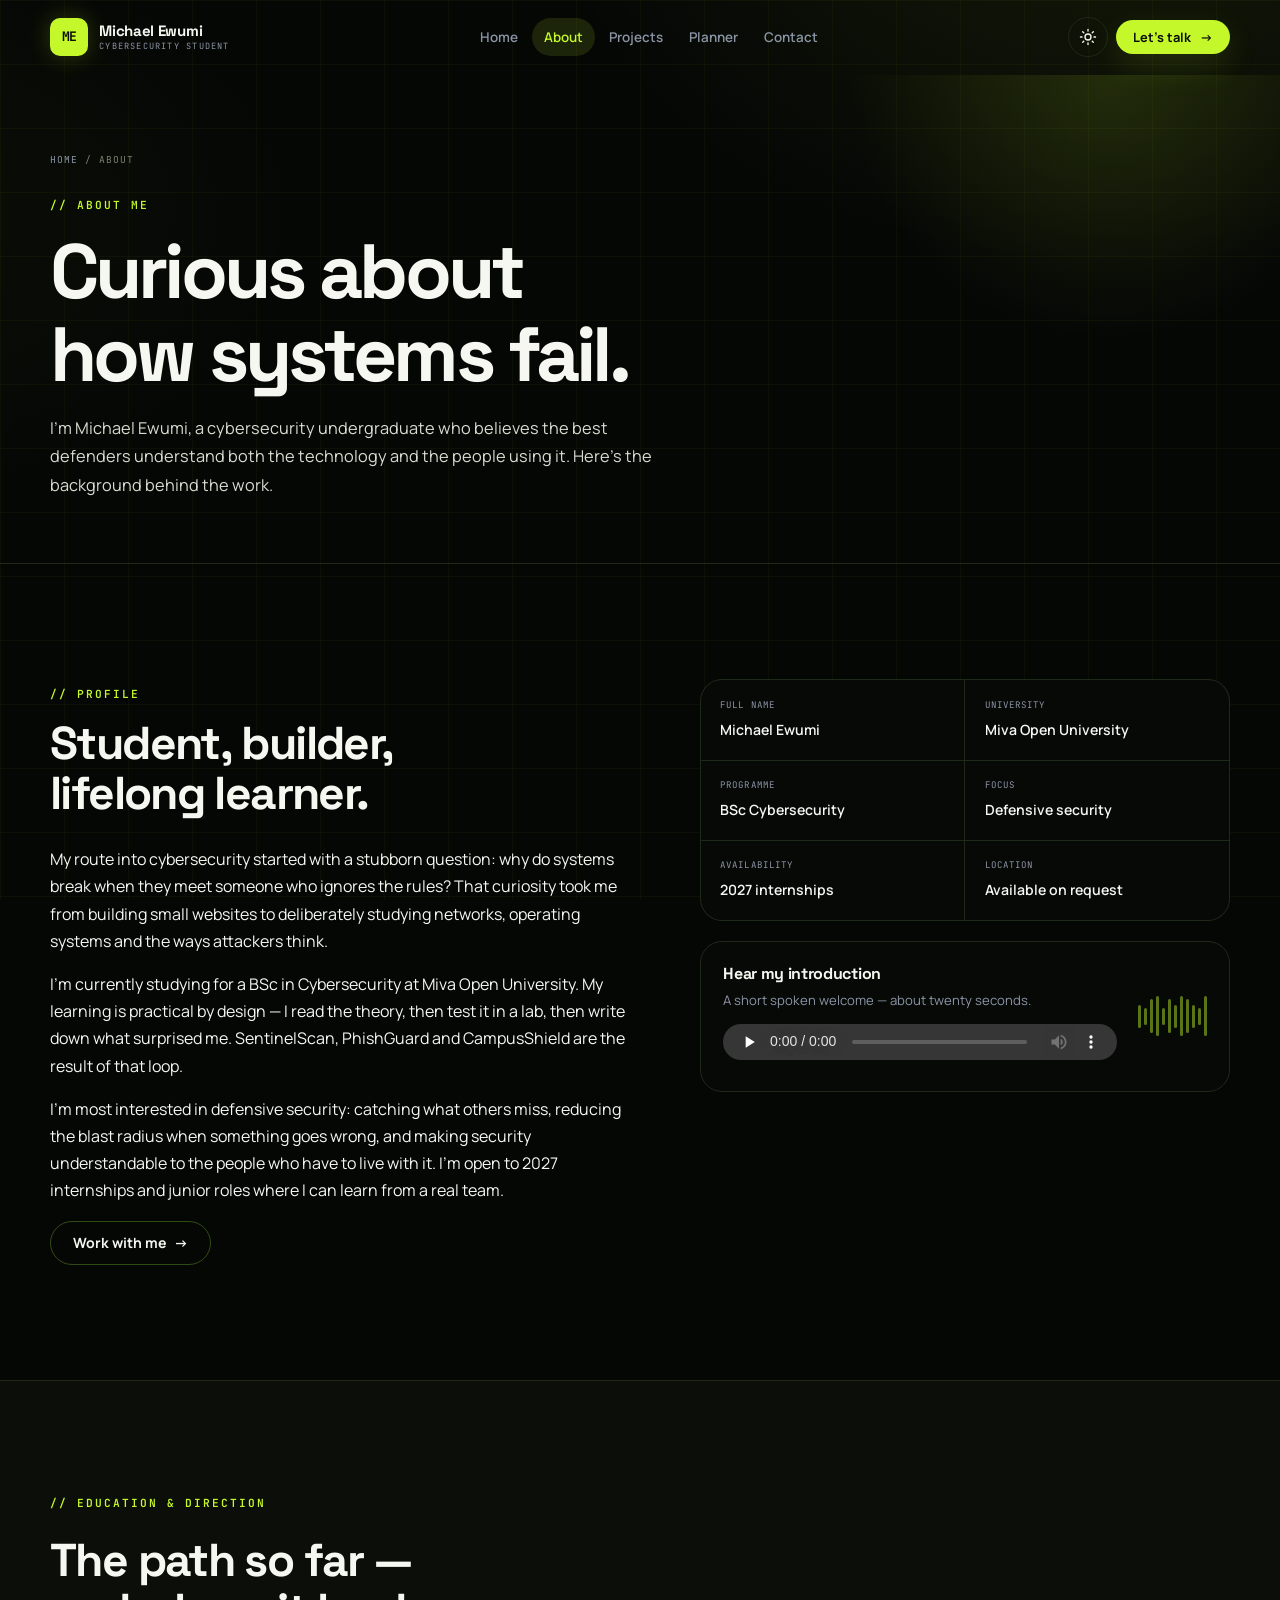
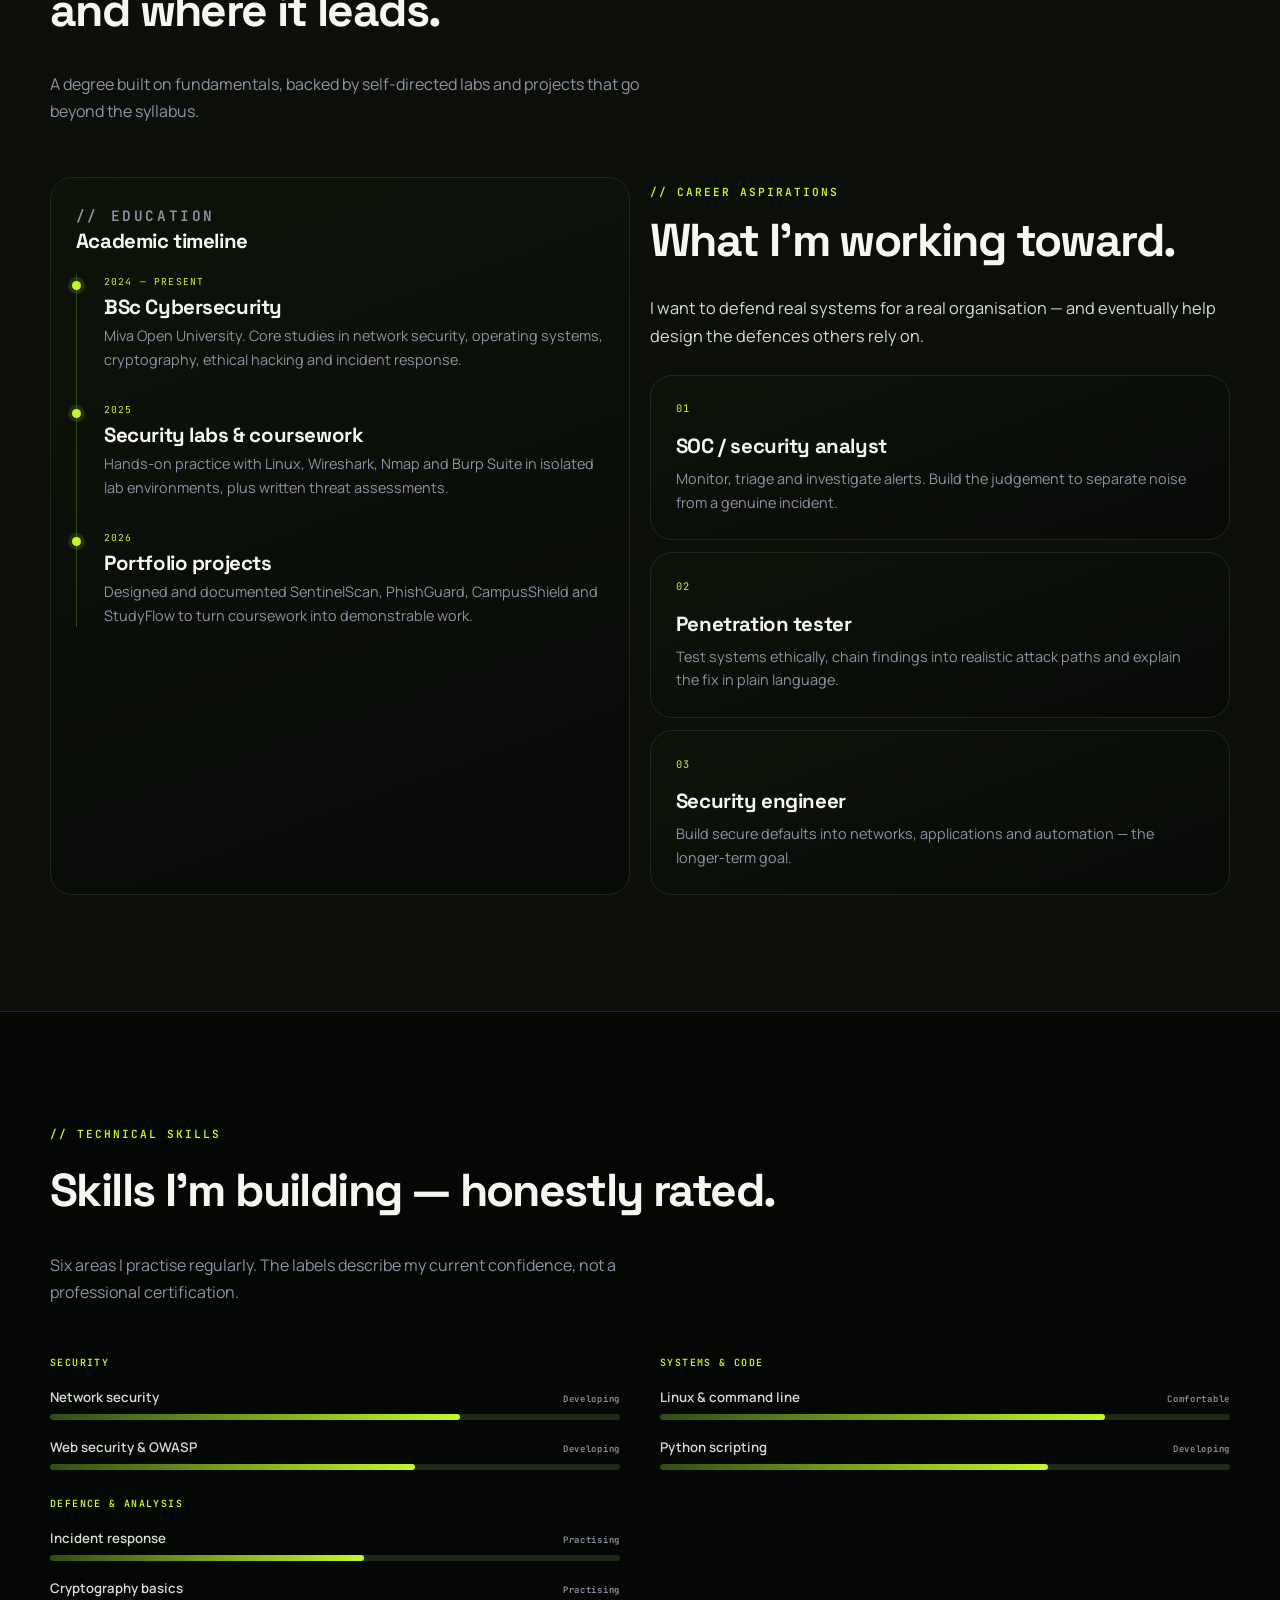
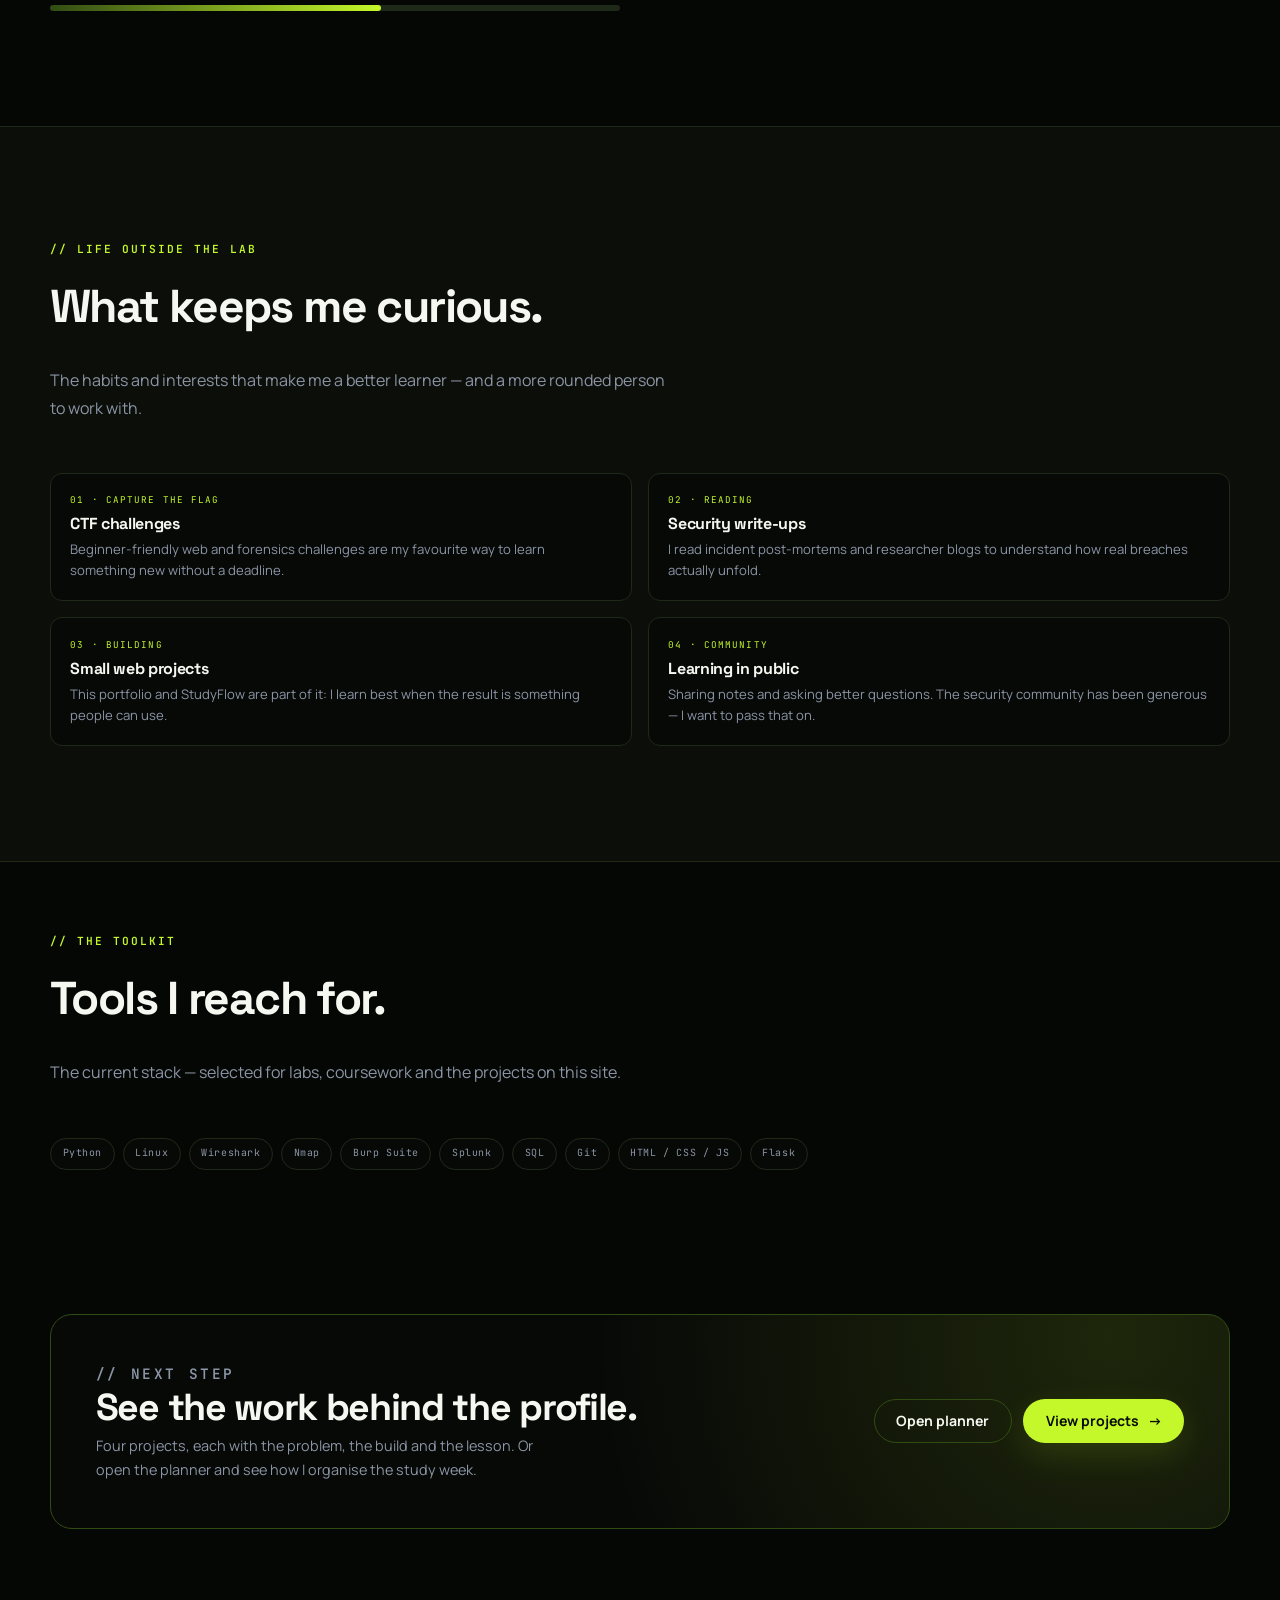
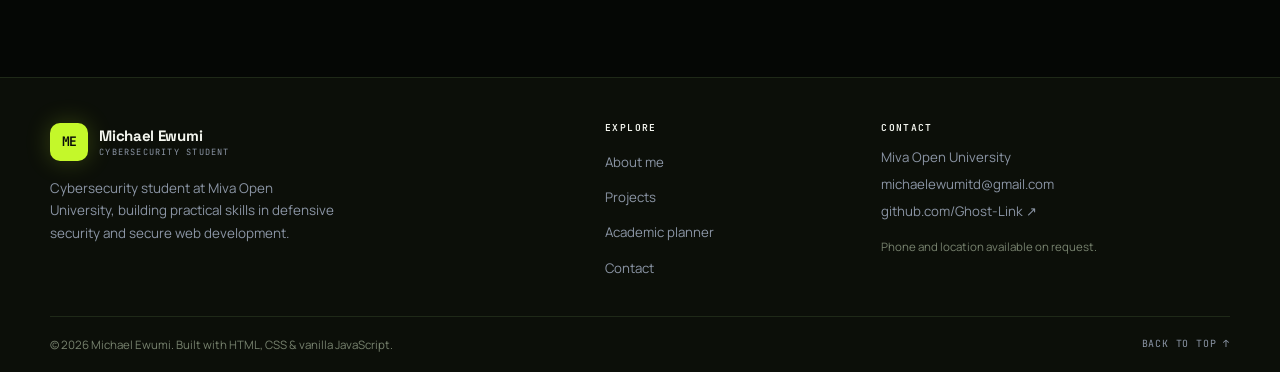
==== commit 37bd821a: "Updated portfolio content and design" ====
--- a/about.html
+++ b/about.html
@@ -87,7 +87,7 @@
           <h2 id="profile-title">Student, builder, lifelong learner.</h2>
           <p>My route into cybersecurity started with a stubborn question: why do systems break when they meet someone who ignores the rules? That curiosity took me from building small websites to deliberately studying networks, operating systems and the ways attackers think.</p>
           <p>I'm currently studying for a BSc in Cybersecurity at Miva Open University. My learning is practical by design — I read the theory, then test it in a lab, then write down what surprised me. SentinelScan, PhishGuard and CampusShield are the result of that loop.</p>
-          <p>I'm most interested in defensive security: catching what others miss, reducing the blast radius when something goes wrong, and making security understandable to the people who have to live with it. I'm open to 2026 internships and junior roles where I can learn from a real team.</p>
+          <p>I'm most interested in defensive security: catching what others miss, reducing the blast radius when something goes wrong, and making security understandable to the people who have to live with it. I'm open to 2027 internships and junior roles where I can learn from a real team.</p>
           <a class="btn btn-ghost" href="contact.html">Work with me <span class="btn-arrow" aria-hidden="true">→</span></a>
         </div>
 
@@ -111,7 +111,7 @@
             </div>
             <div class="fact">
               <dt>Availability</dt>
-              <dd>2026 internships</dd>
+              <dd>2027 internships</dd>
             </div>
             <div class="fact">
               <dt>Location</dt>
@@ -344,7 +344,7 @@
           <address>
             <span>Miva Open University</span>
             <a href="mailto:michaelewumitd@gmail.com">michaelewumitd@gmail.com</a>
-            <a href="https://github.com/sudosecurity" target="_blank" rel="noopener">github.com/sudosecurity <span aria-hidden="true">↗</span></a>
+            <a href="https://github.com/Ghost-Link" target="_blank" rel="noopener">github.com/Ghost-Link <span aria-hidden="true">↗</span></a>
           </address>
           <p class="footer-note">Phone and location available on request.</p>
         </div>
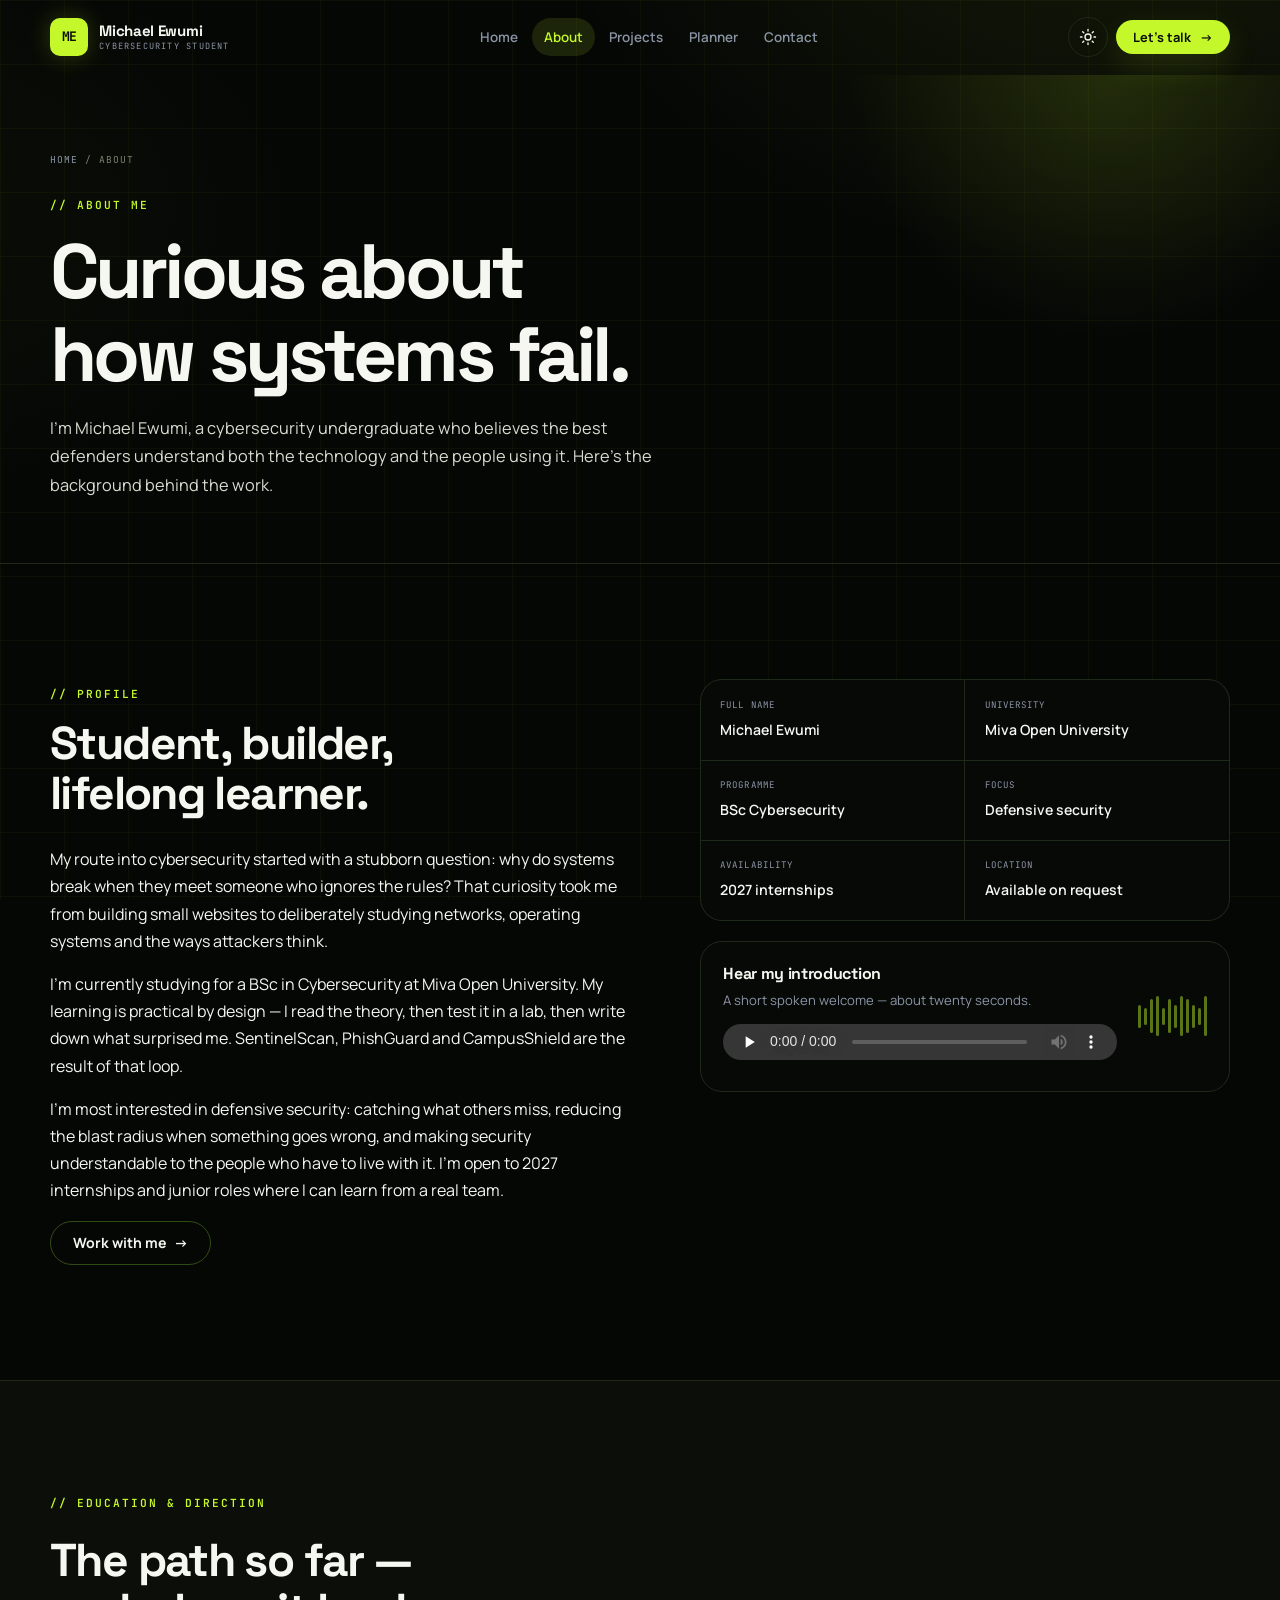
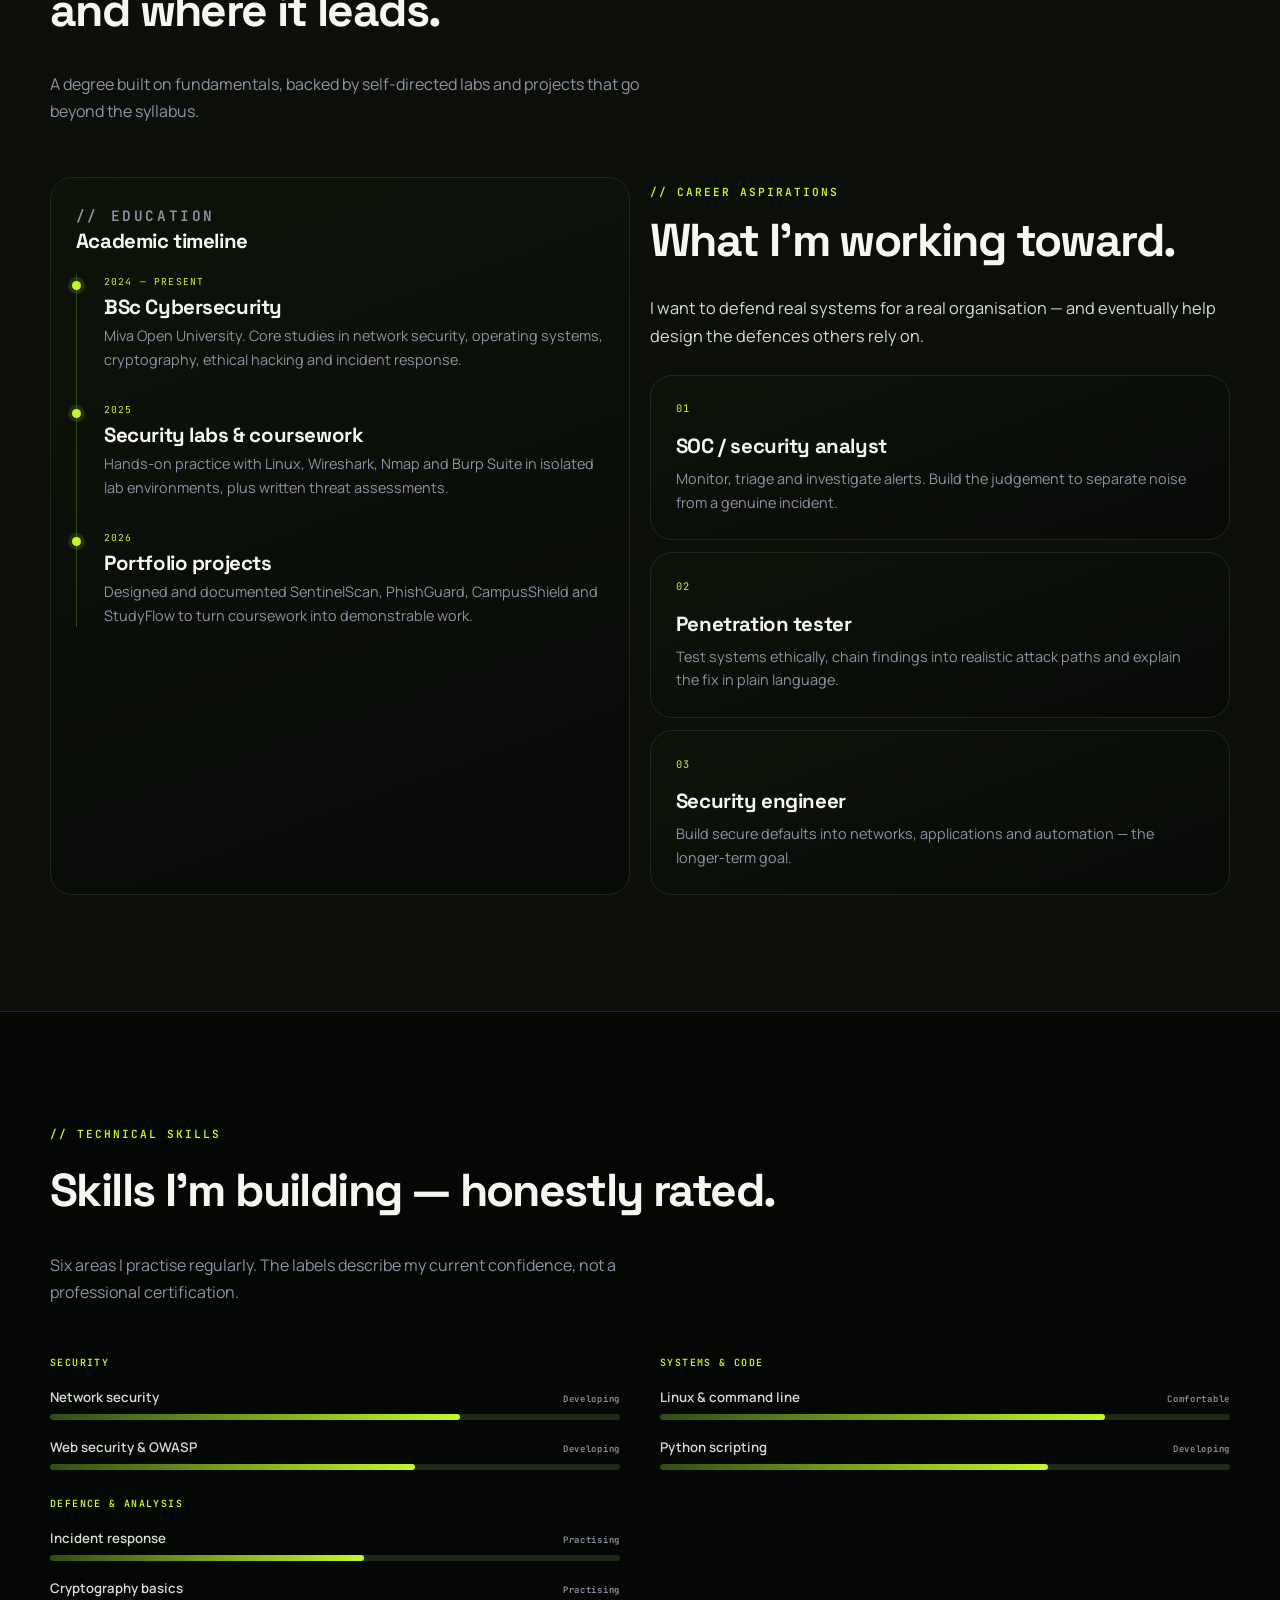
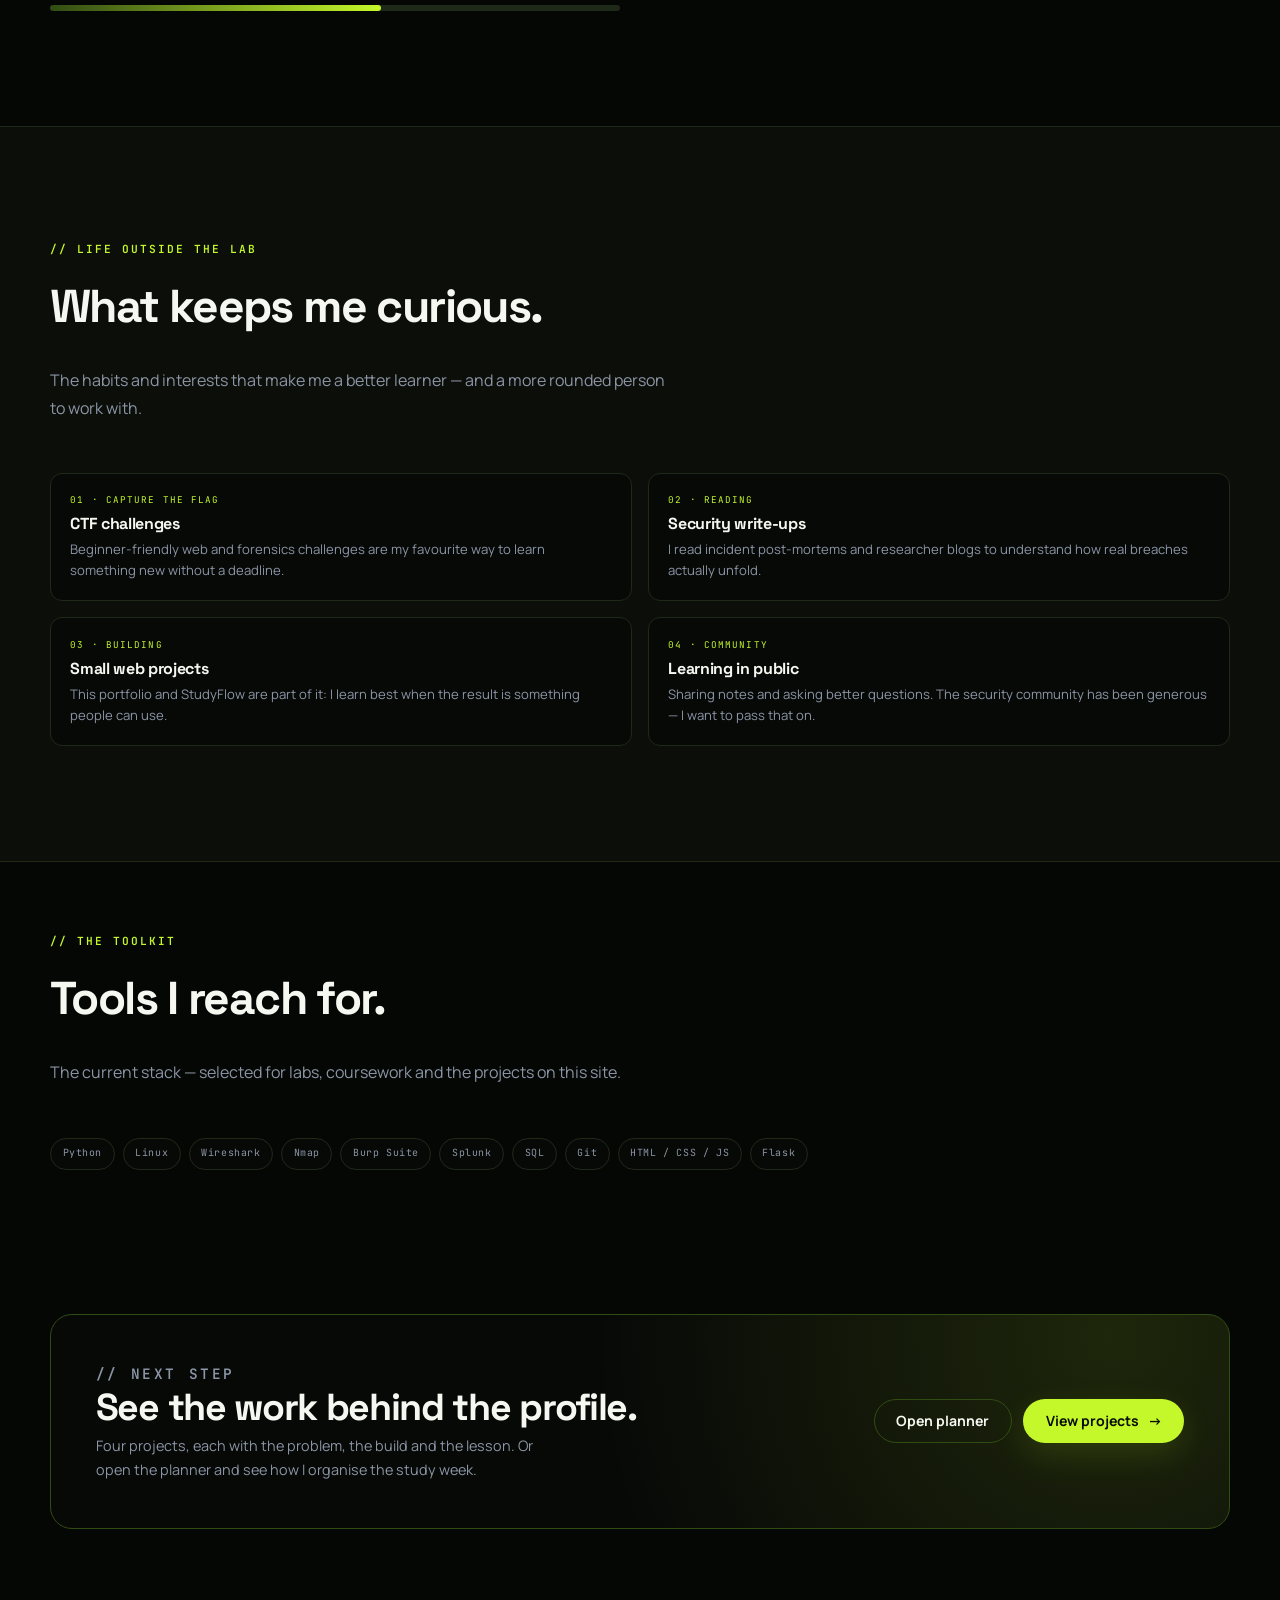
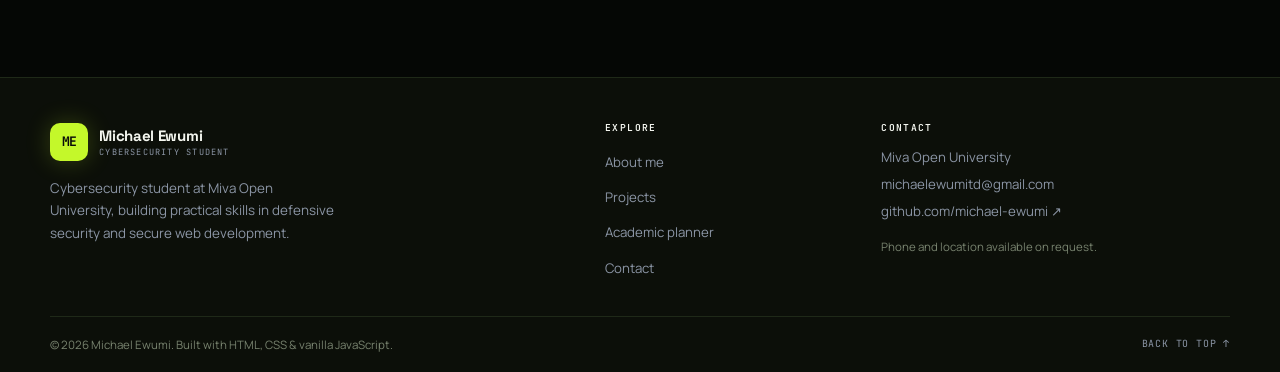
==== commit 81d05fa5: "Updated portfolio content and design" ====
--- a/about.html
+++ b/about.html
@@ -344,7 +344,7 @@
           <address>
             <span>Miva Open University</span>
             <a href="mailto:michaelewumitd@gmail.com">michaelewumitd@gmail.com</a>
-            <a href="https://github.com/Ghost-Link" target="_blank" rel="noopener">github.com/Ghost-Link <span aria-hidden="true">↗</span></a>
+            <a href="https://github.com/michael-ewumi" target="_blank" rel="noopener">github.com/michael-ewumi <span aria-hidden="true">↗</span></a>
           </address>
           <p class="footer-note">Phone and location available on request.</p>
         </div>
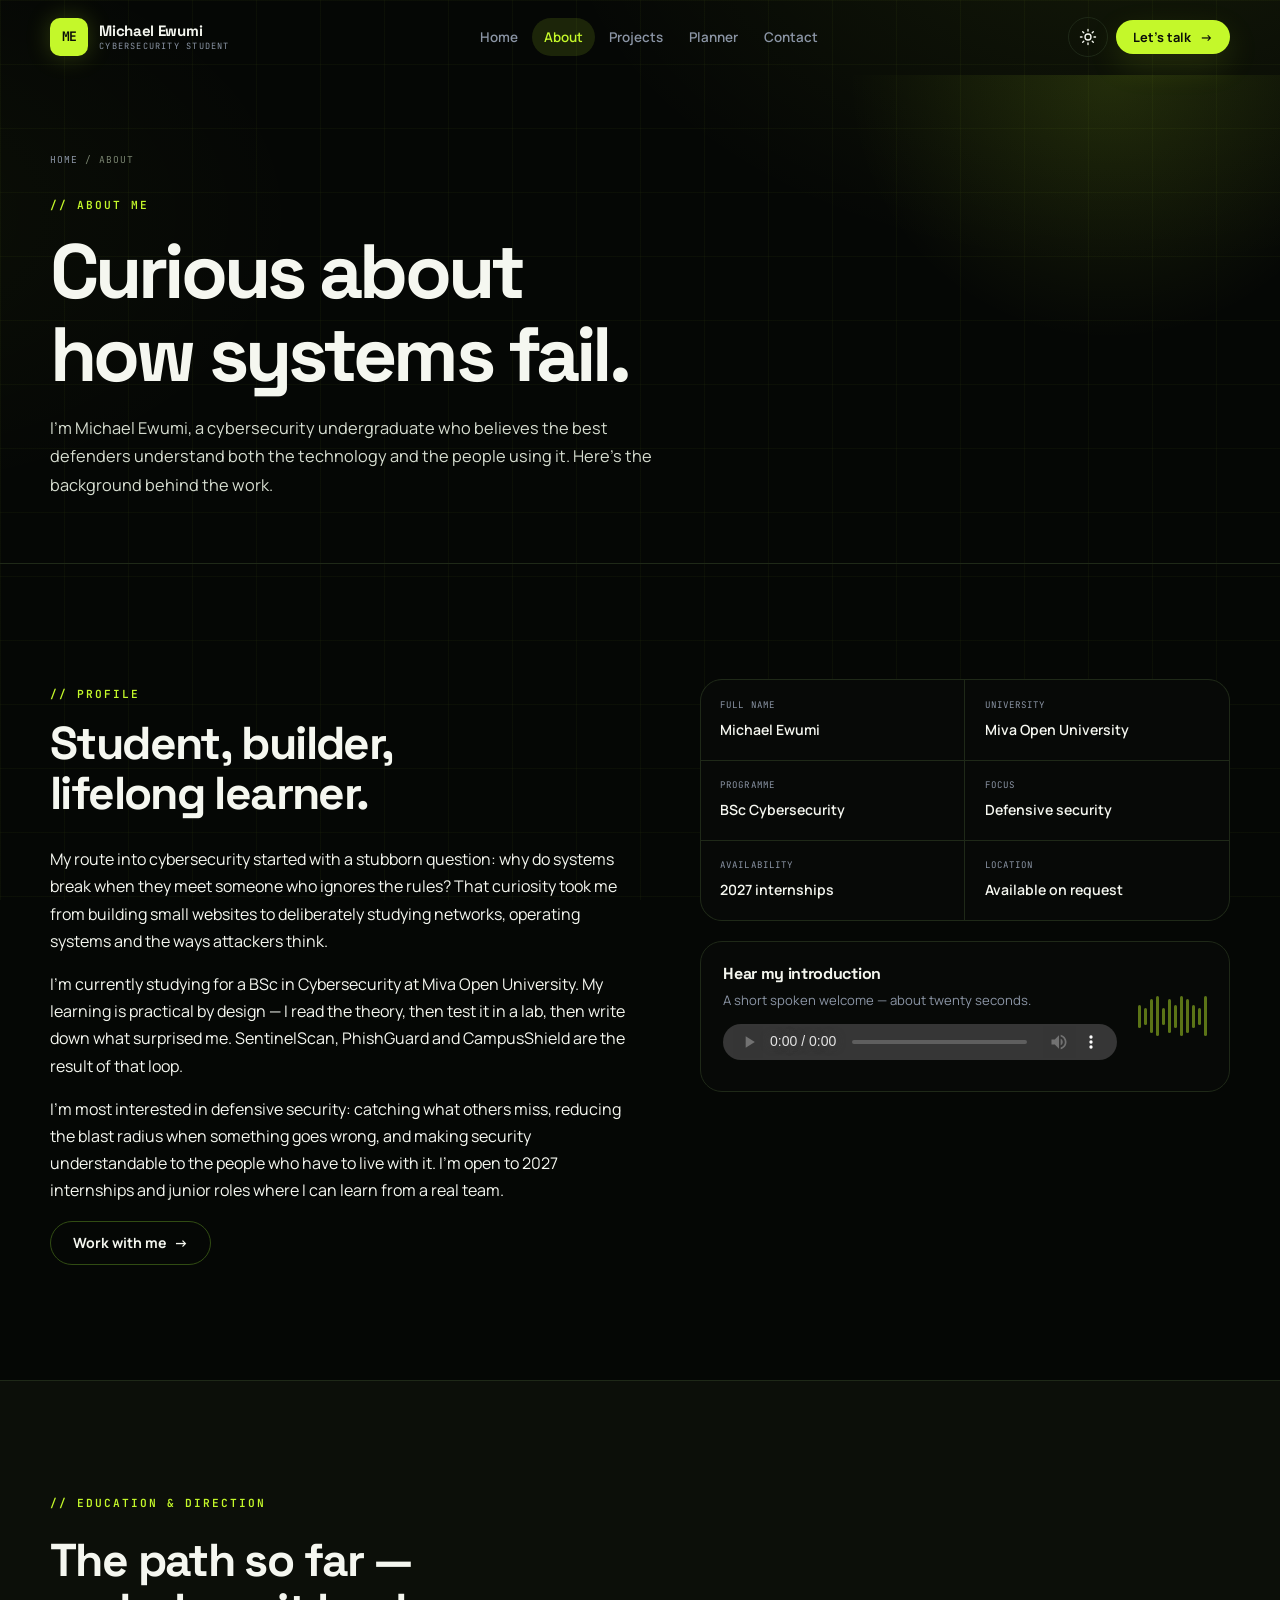
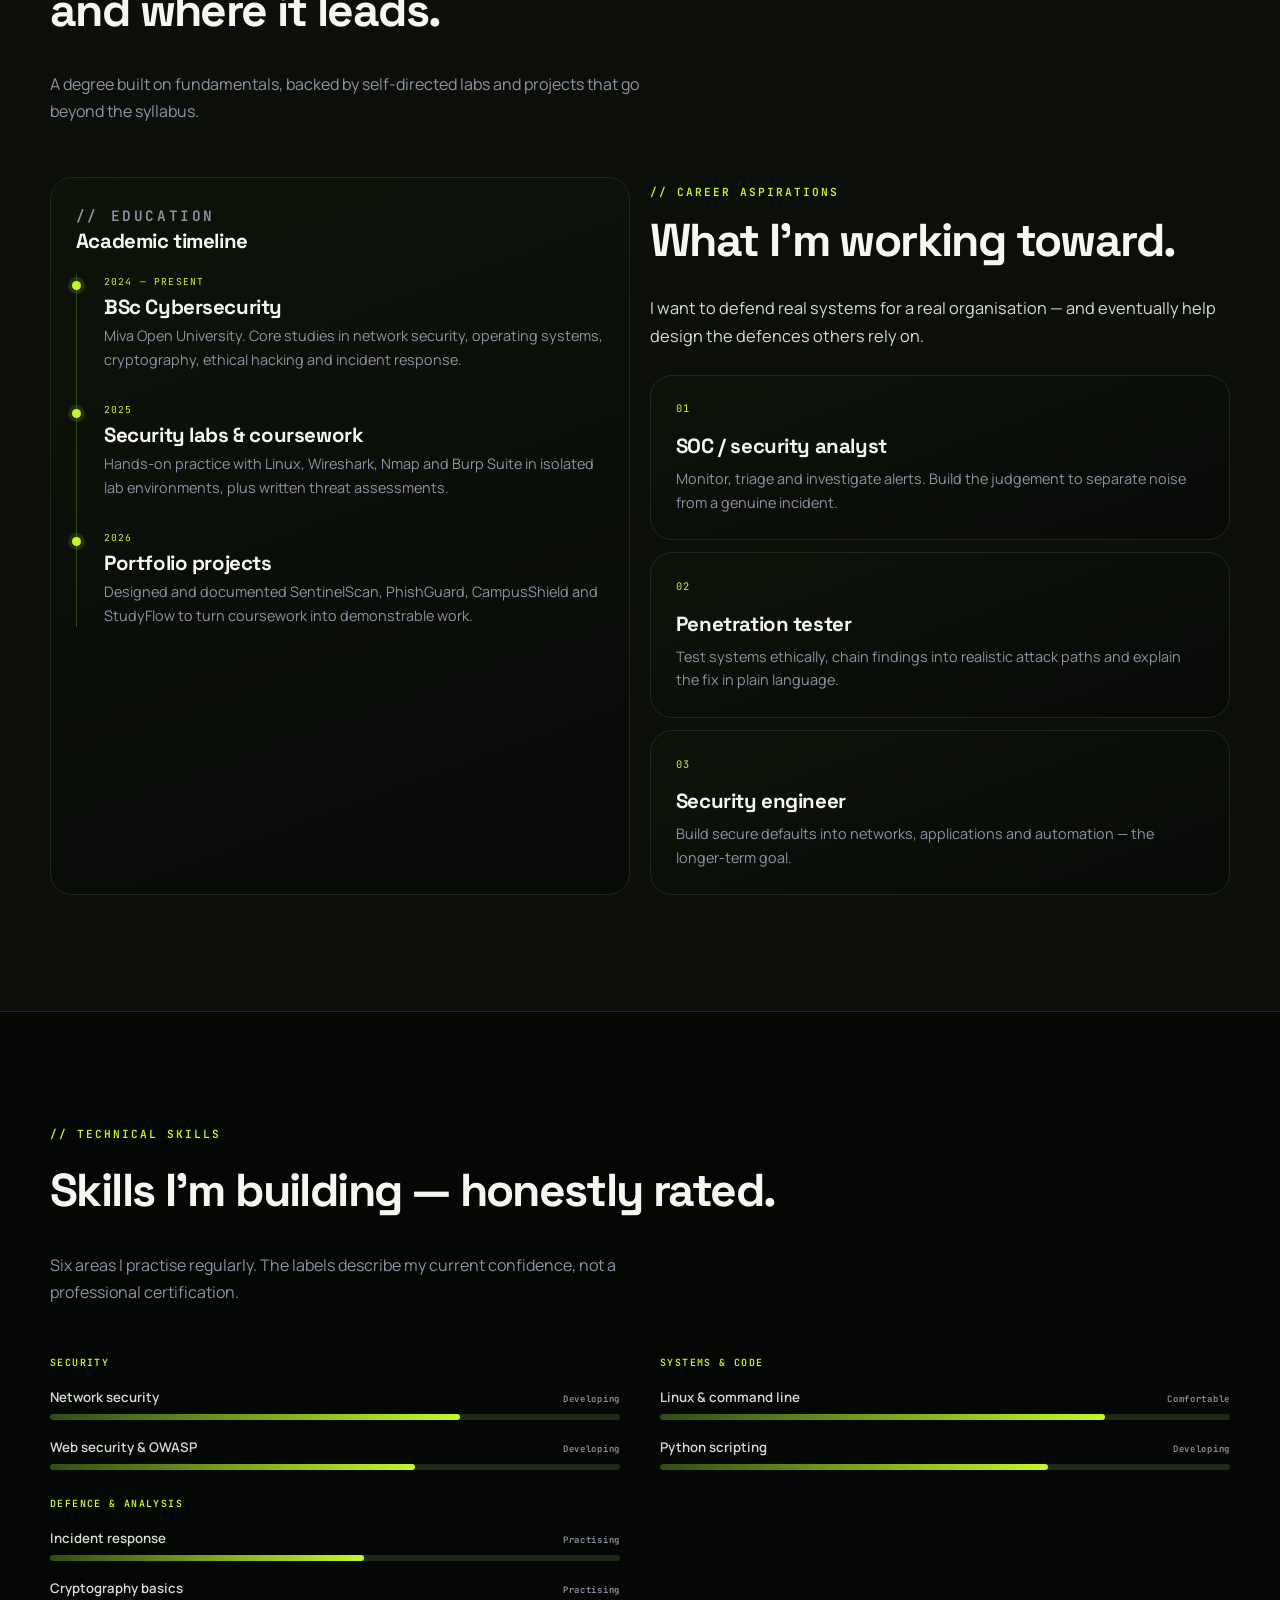
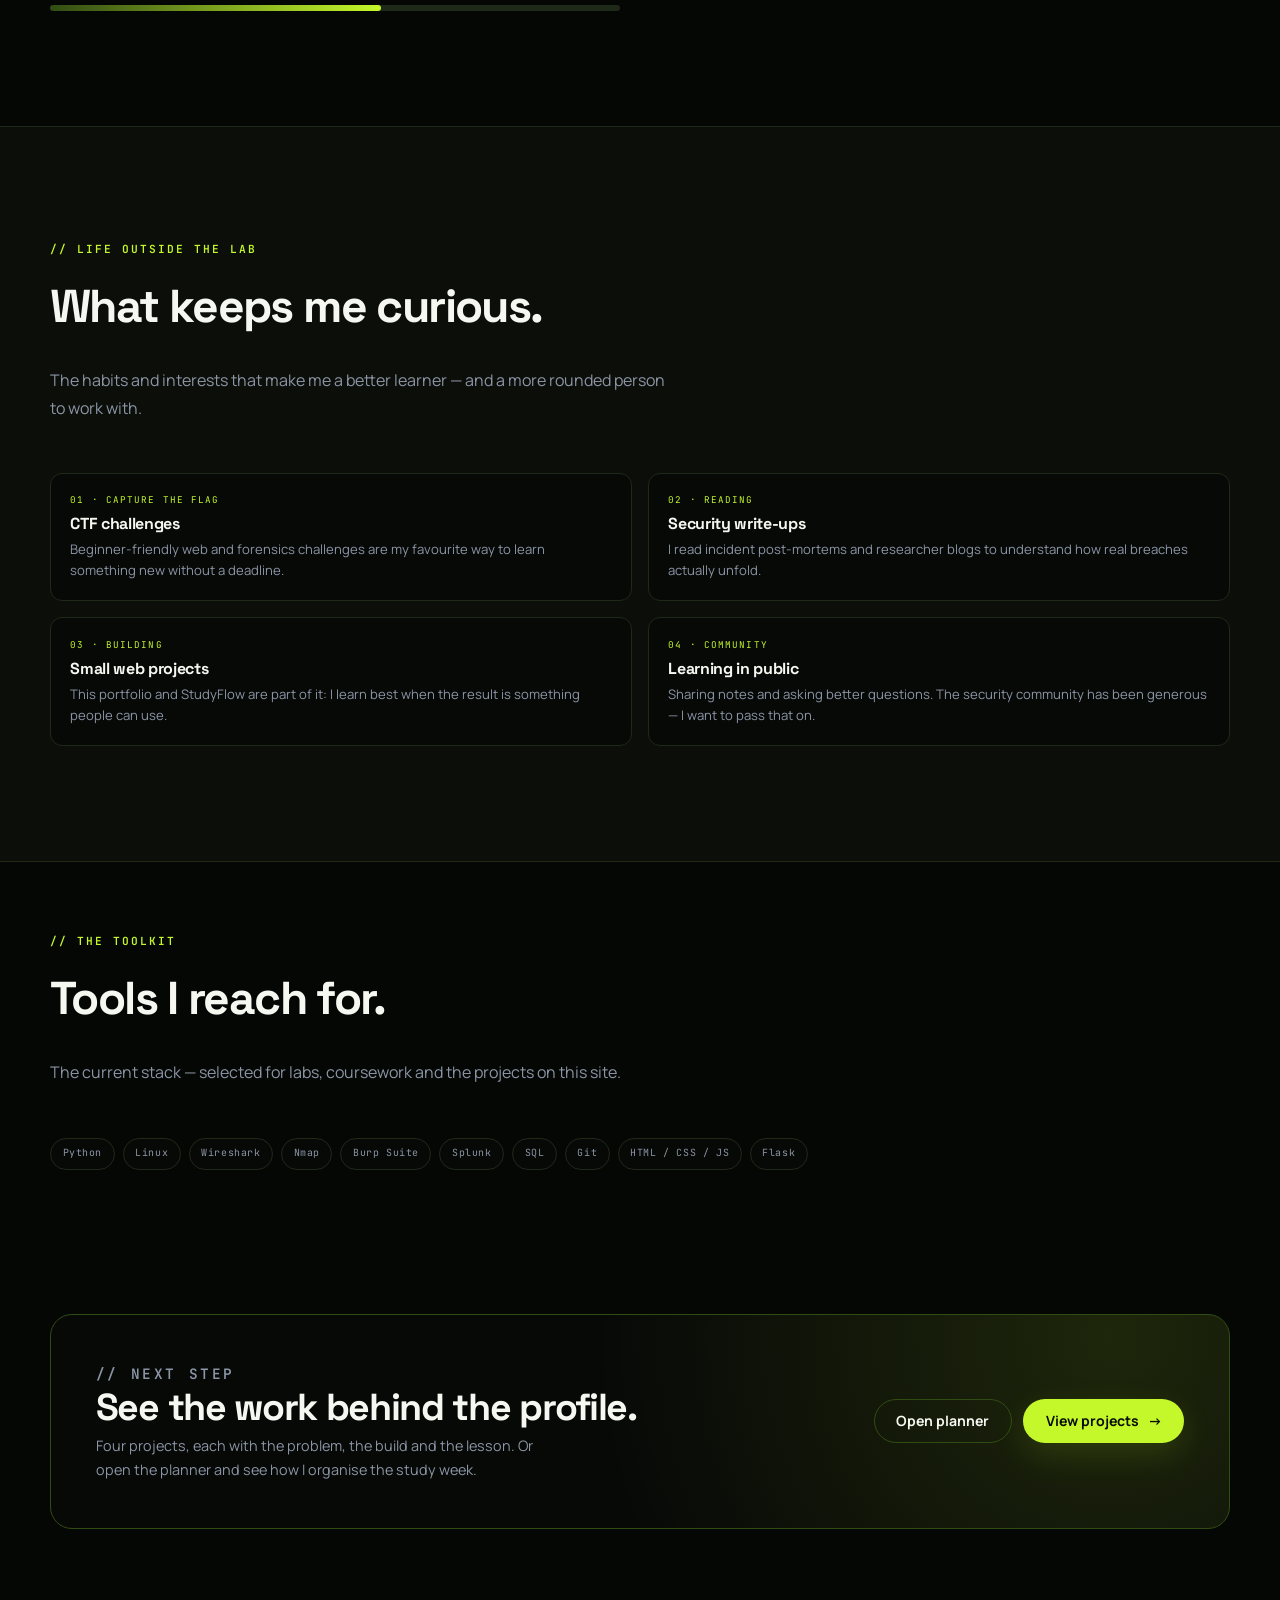
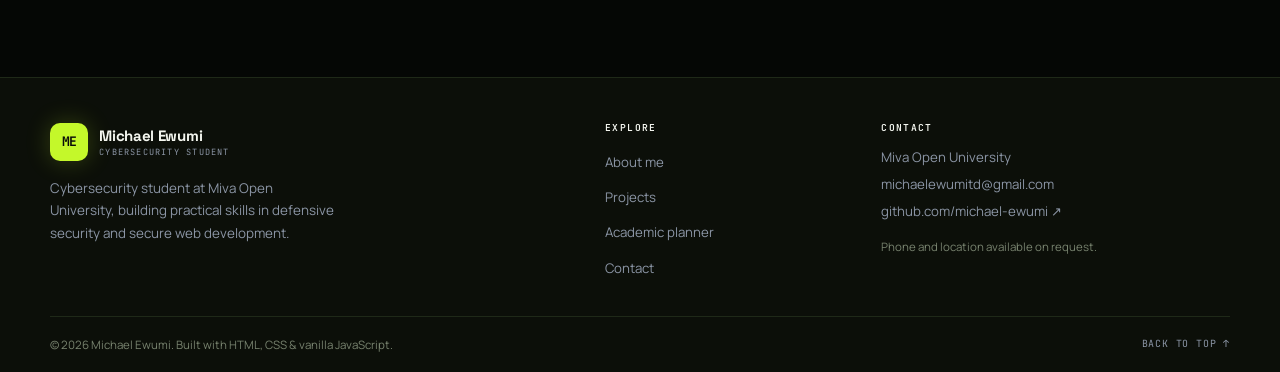
==== commit 3f0edbf1: "Updated portfolio content and design" ====
--- a/about.html
+++ b/about.html
@@ -123,7 +123,7 @@
             <div>
               <h3>Hear my introduction</h3>
               <p>A short spoken welcome — about twenty seconds.</p>
-              <audio controls preload="none" data-audio src="assets/audio/welcome.wav">
+              <audio controls preload="none" data-audio-src="assets/audio/welcome.wav">
                 Your browser does not support the audio element.
                 <a href="assets/audio/welcome.wav">Download the introduction instead.</a>
               </audio>
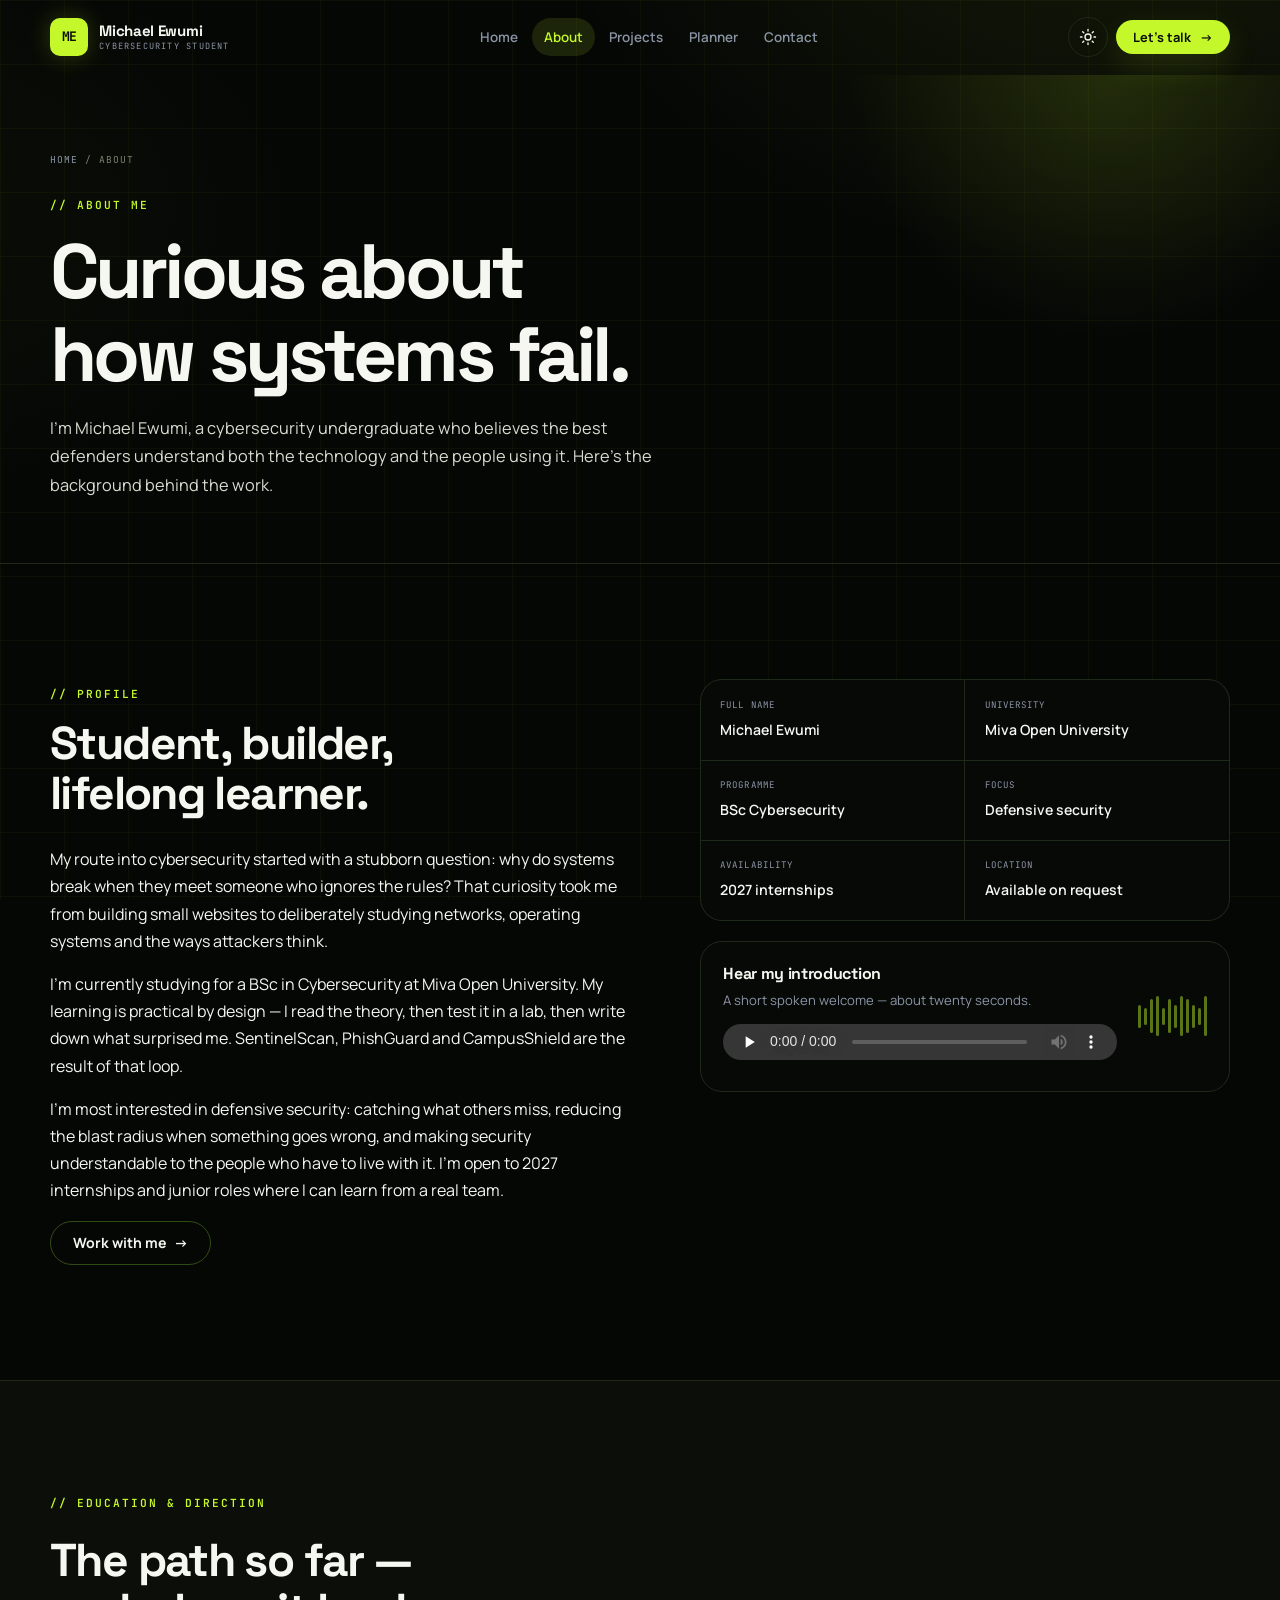
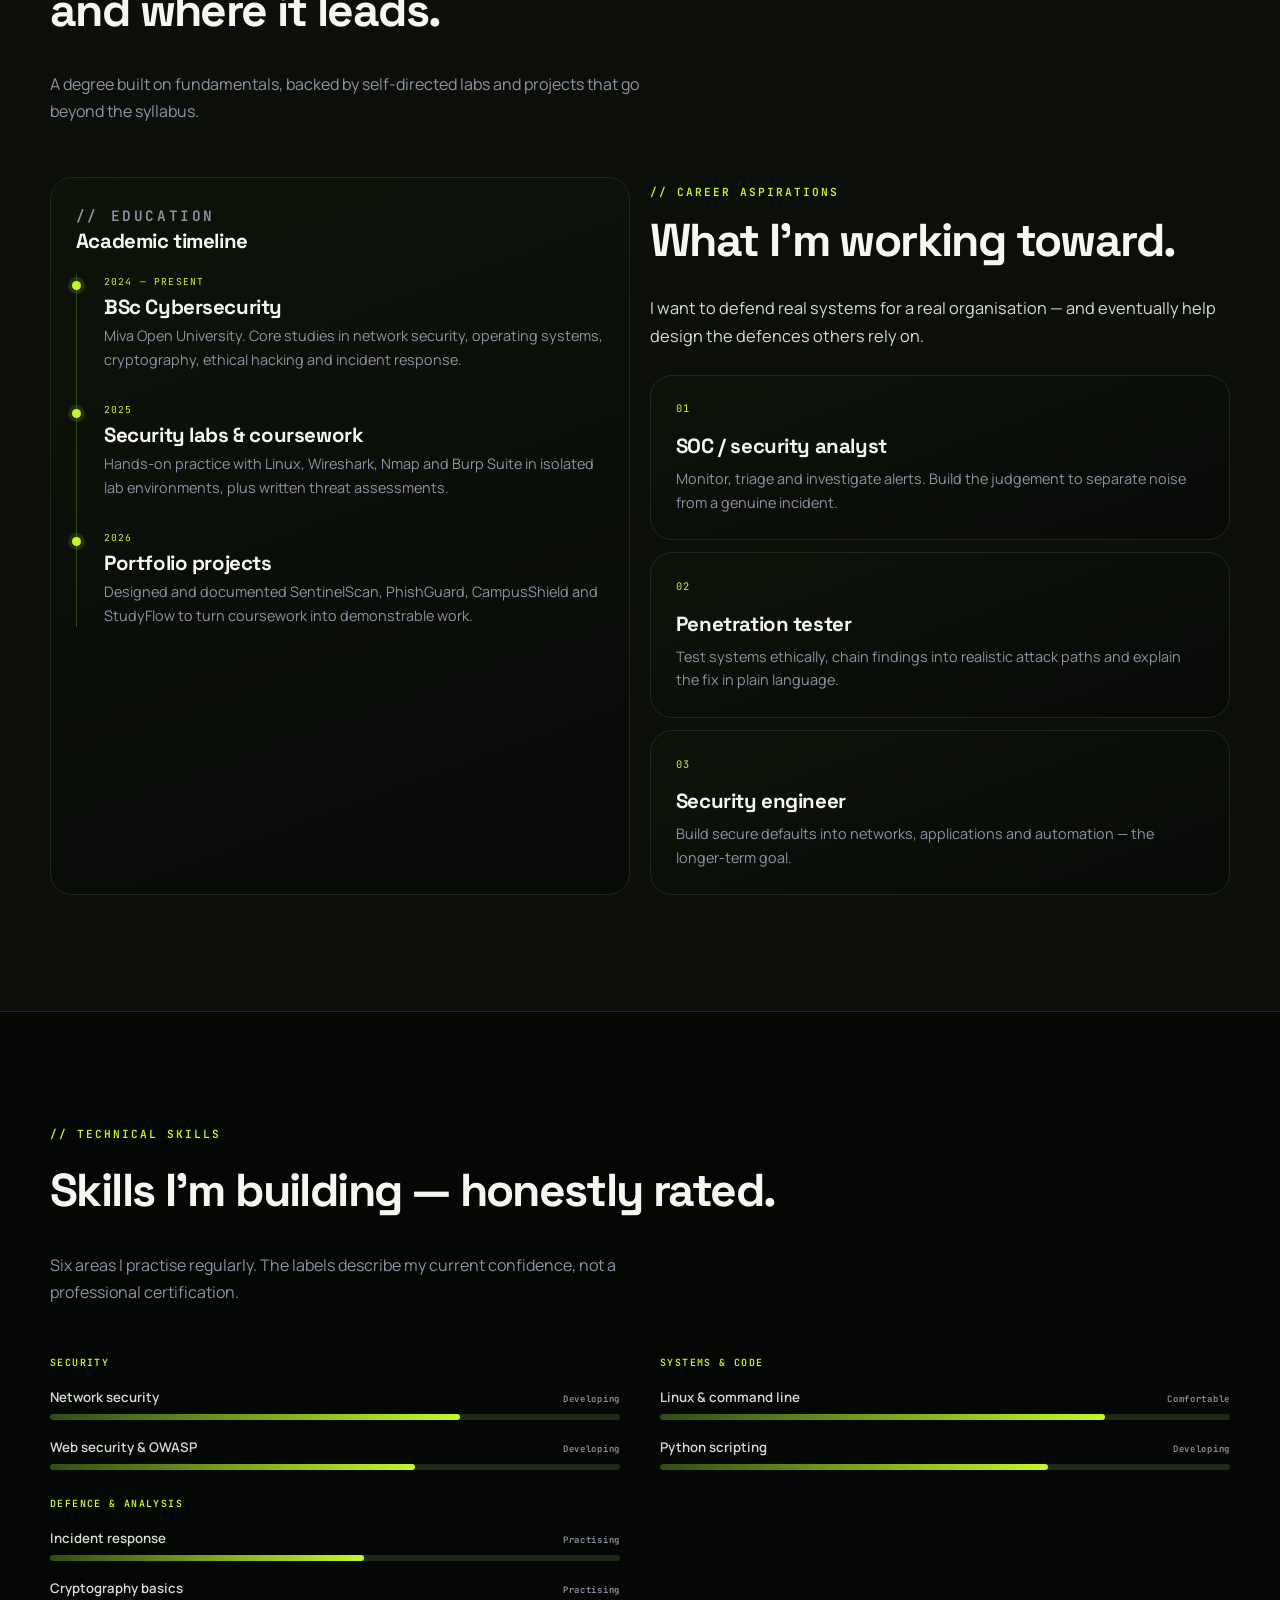
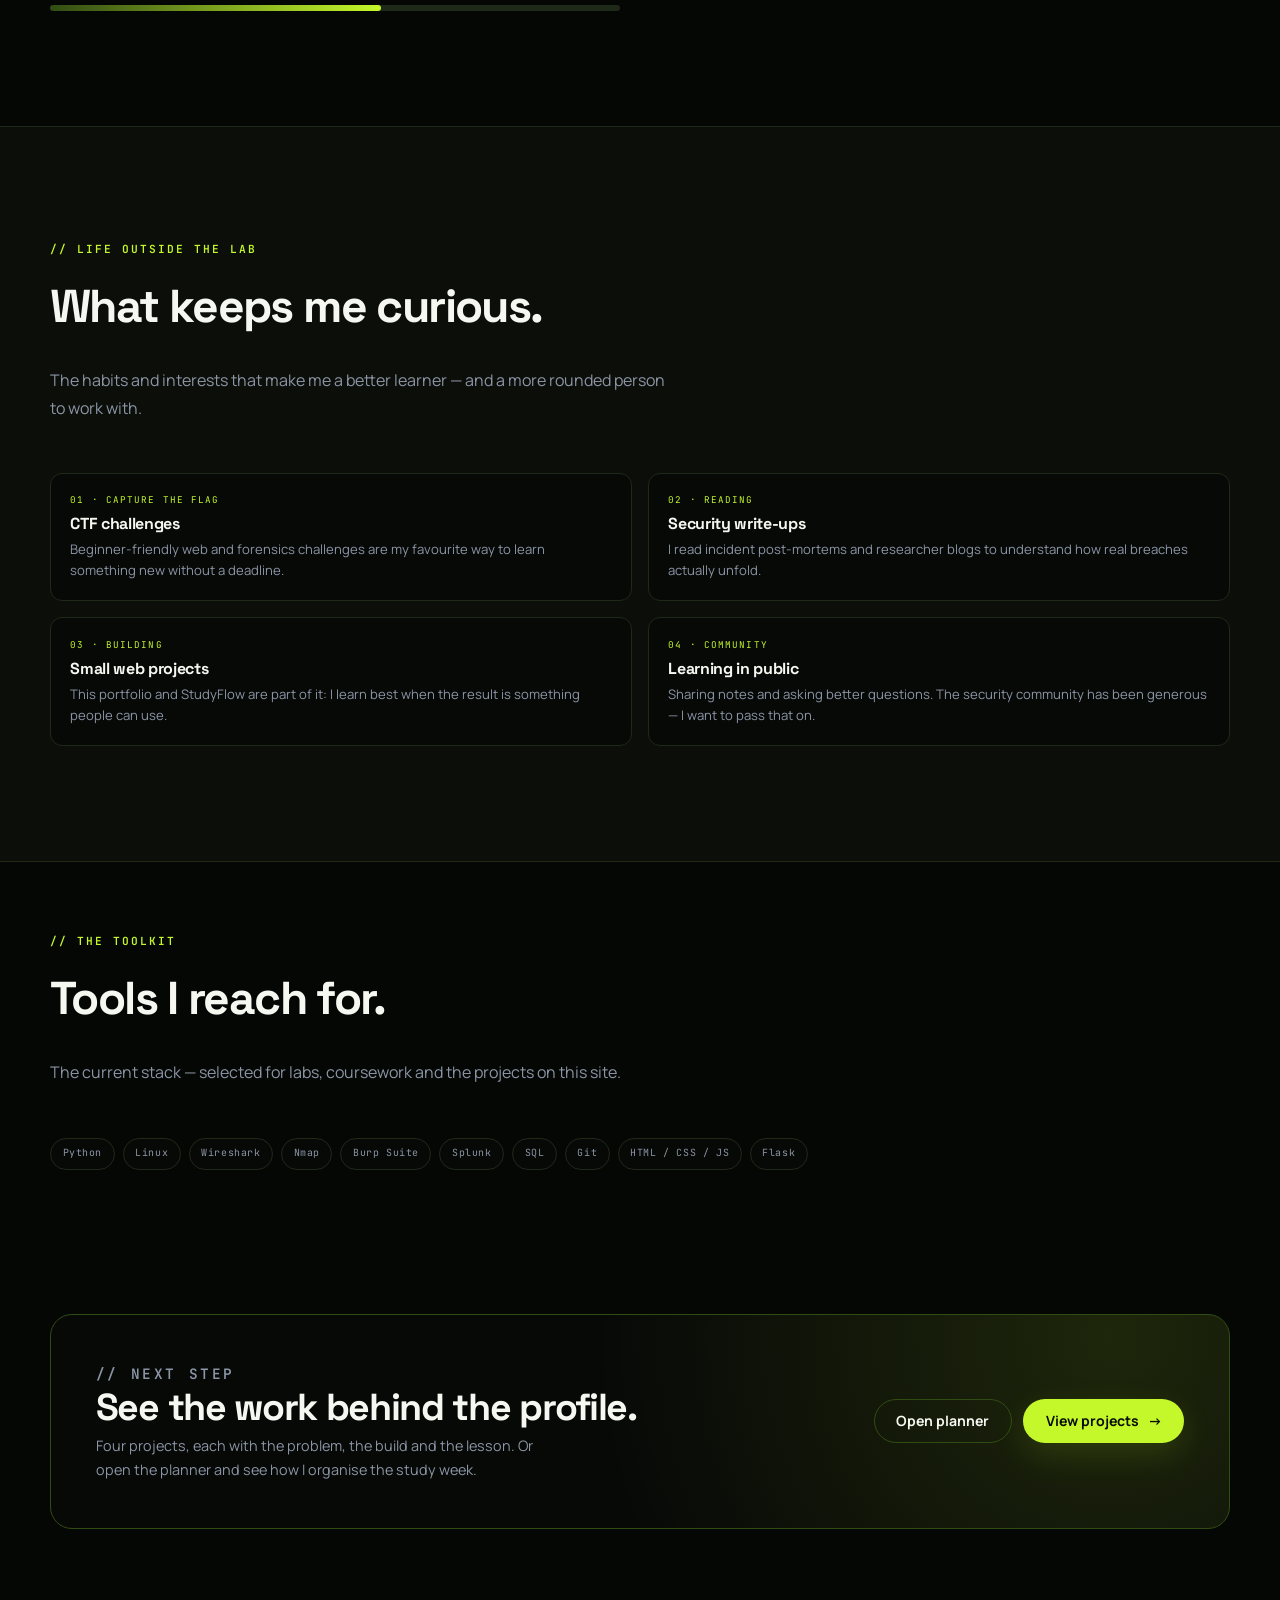
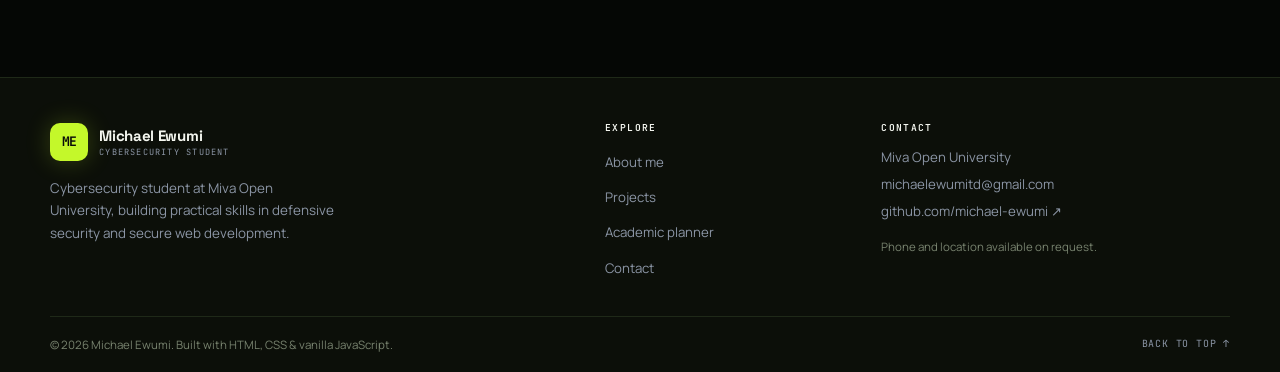
==== commit 59050262: "Updated portfolio content and design" ====
--- a/about.html
+++ b/about.html
@@ -123,7 +123,7 @@
             <div>
               <h3>Hear my introduction</h3>
               <p>A short spoken welcome — about twenty seconds.</p>
-              <audio controls preload="none" data-audio-src="assets/audio/welcome.wav">
+              <audio controls preload="none" src="assets/audio/welcome.wav" data-audio>
                 Your browser does not support the audio element.
                 <a href="assets/audio/welcome.wav">Download the introduction instead.</a>
               </audio>
@@ -357,6 +357,6 @@
     </div>
   </footer>
 
-  <script src="js/main.js?v=20261107"></script>
+  <script src="js/main.js?v=20261111"></script>
 </body>
 </html>
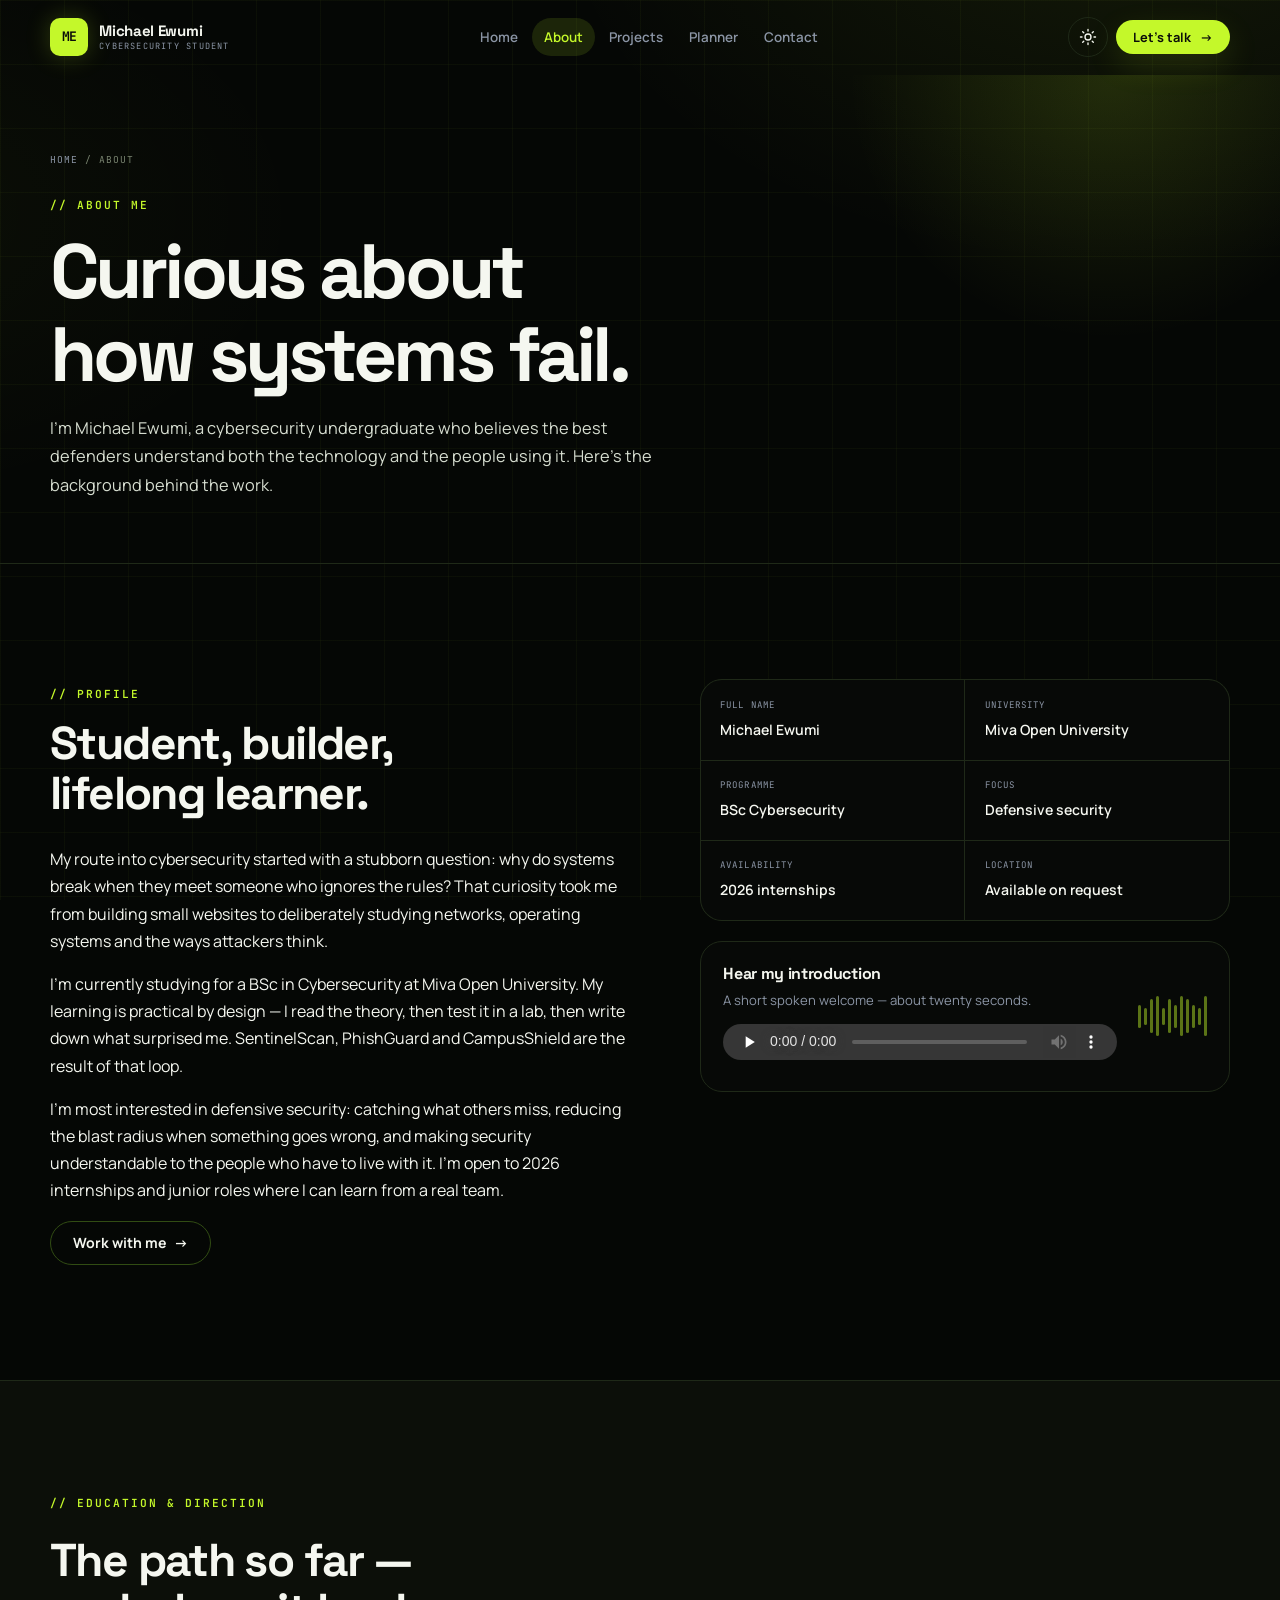
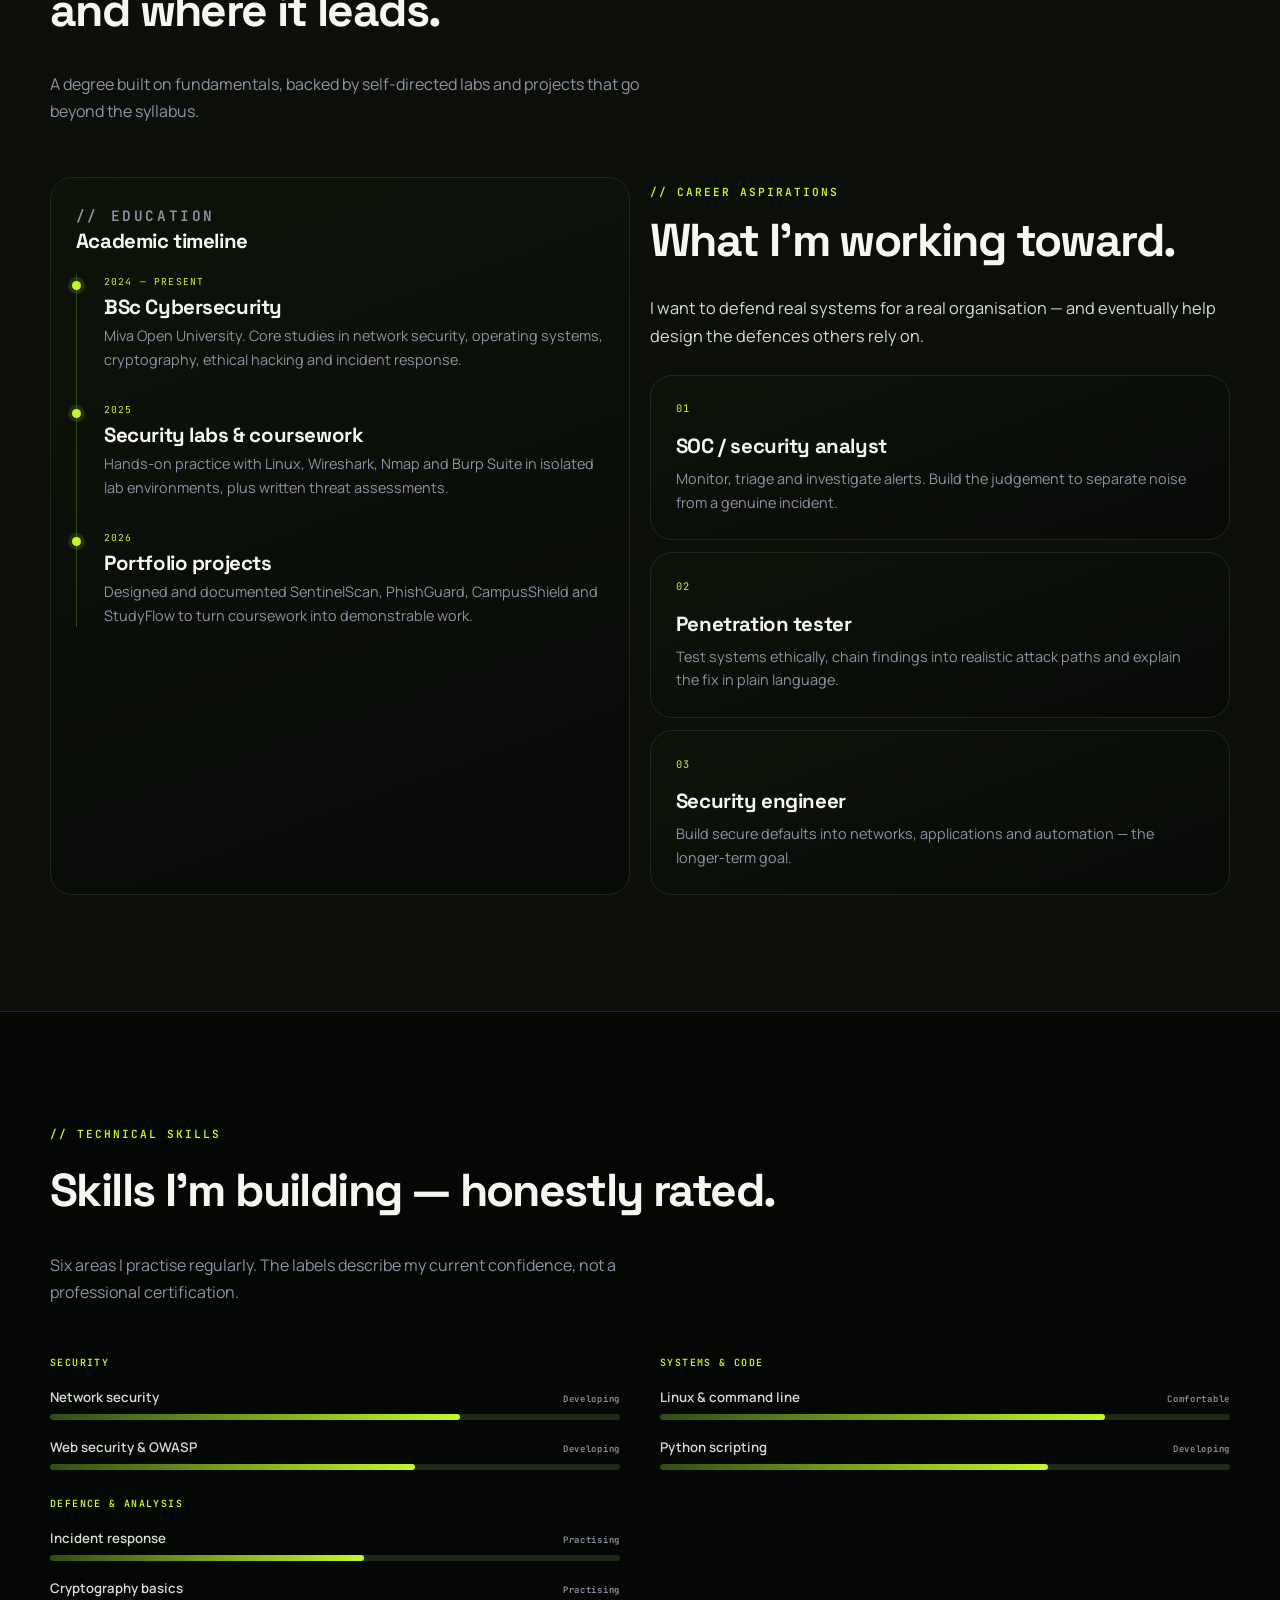
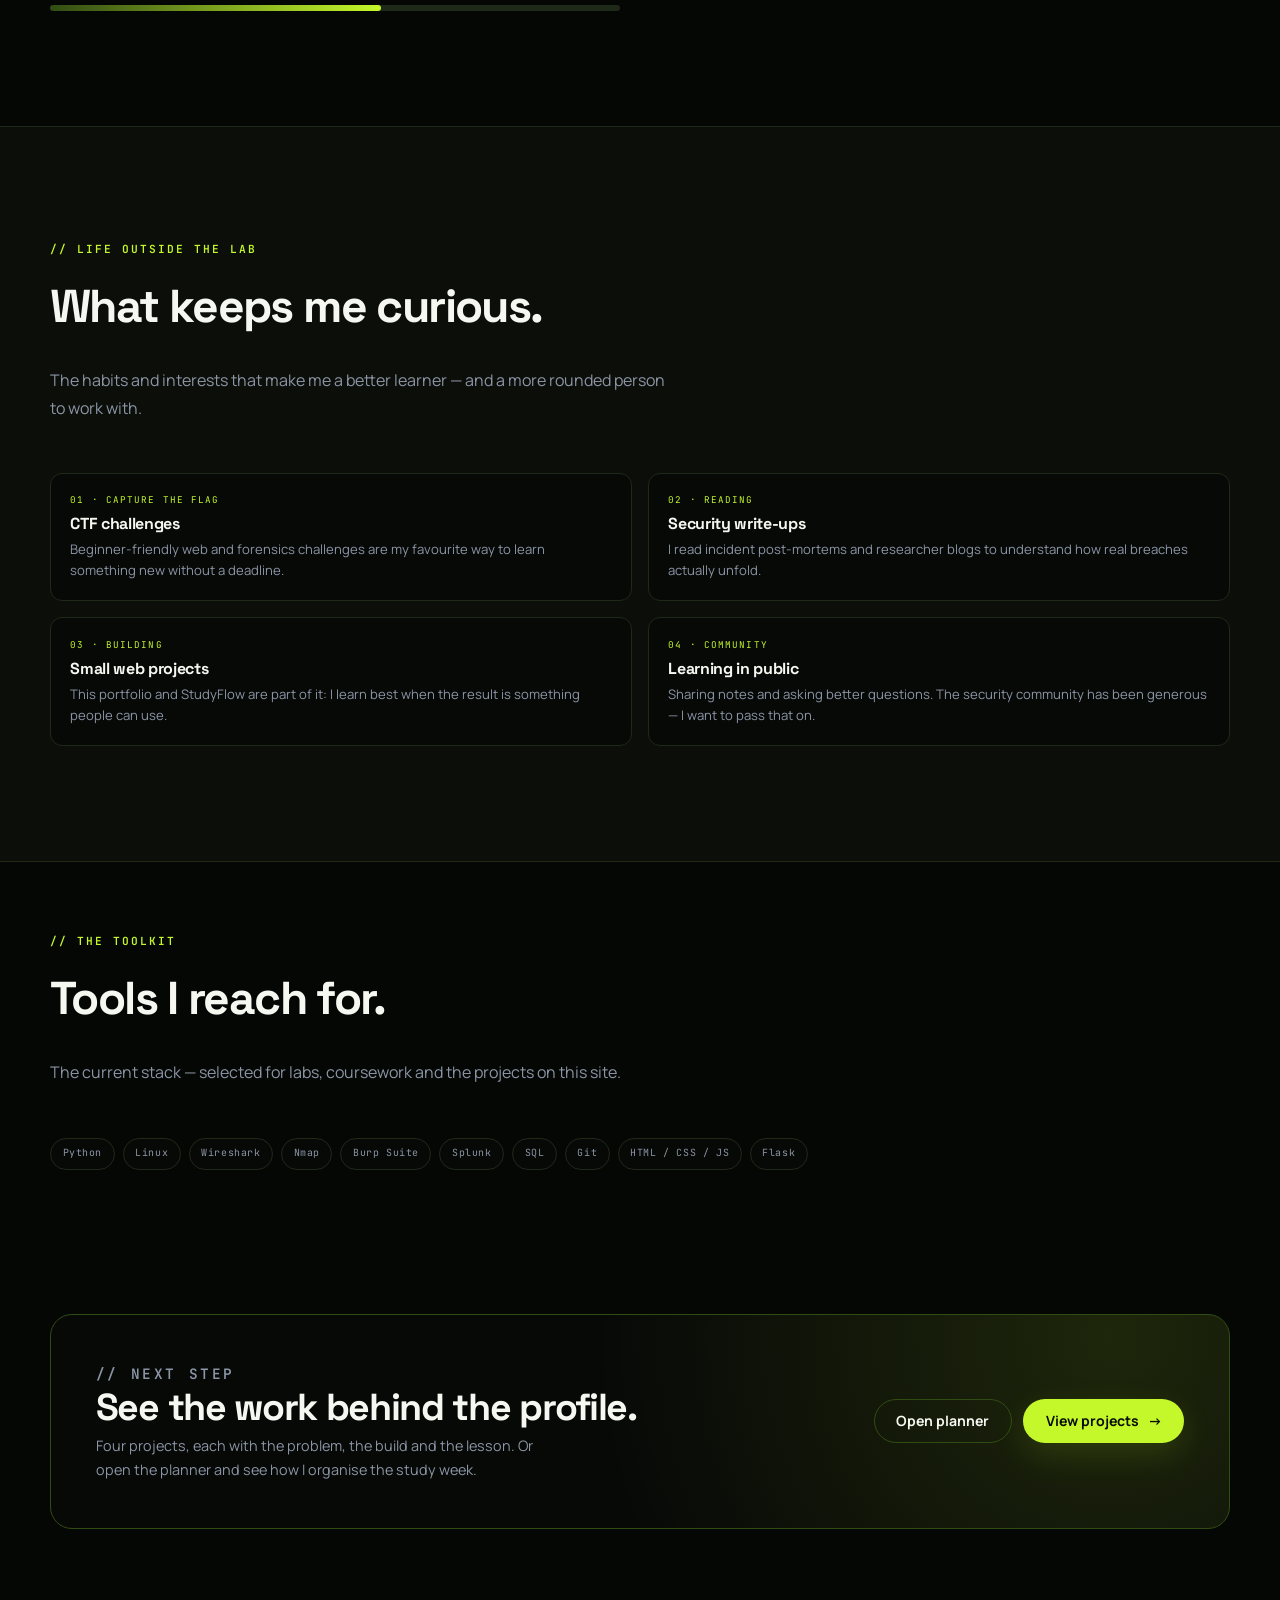
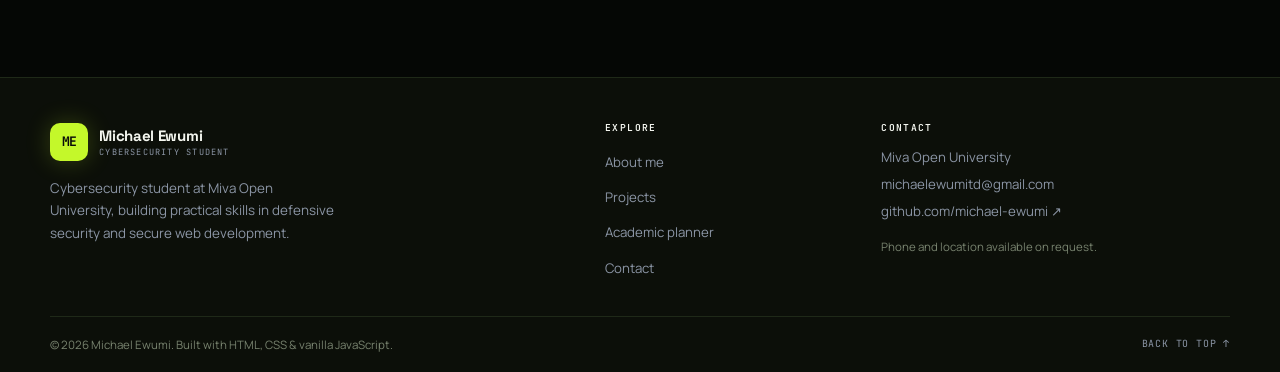
==== commit 6adf707b: "Updated portfolio portrait image" ====
--- a/about.html
+++ b/about.html
@@ -87,7 +87,7 @@
           <h2 id="profile-title">Student, builder, lifelong learner.</h2>
           <p>My route into cybersecurity started with a stubborn question: why do systems break when they meet someone who ignores the rules? That curiosity took me from building small websites to deliberately studying networks, operating systems and the ways attackers think.</p>
           <p>I'm currently studying for a BSc in Cybersecurity at Miva Open University. My learning is practical by design — I read the theory, then test it in a lab, then write down what surprised me. SentinelScan, PhishGuard and CampusShield are the result of that loop.</p>
-          <p>I'm most interested in defensive security: catching what others miss, reducing the blast radius when something goes wrong, and making security understandable to the people who have to live with it. I'm open to 2027 internships and junior roles where I can learn from a real team.</p>
+          <p>I'm most interested in defensive security: catching what others miss, reducing the blast radius when something goes wrong, and making security understandable to the people who have to live with it. I'm open to 2026 internships and junior roles where I can learn from a real team.</p>
           <a class="btn btn-ghost" href="contact.html">Work with me <span class="btn-arrow" aria-hidden="true">→</span></a>
         </div>
 
@@ -111,7 +111,7 @@
             </div>
             <div class="fact">
               <dt>Availability</dt>
-              <dd>2027 internships</dd>
+              <dd>2026 internships</dd>
             </div>
             <div class="fact">
               <dt>Location</dt>
